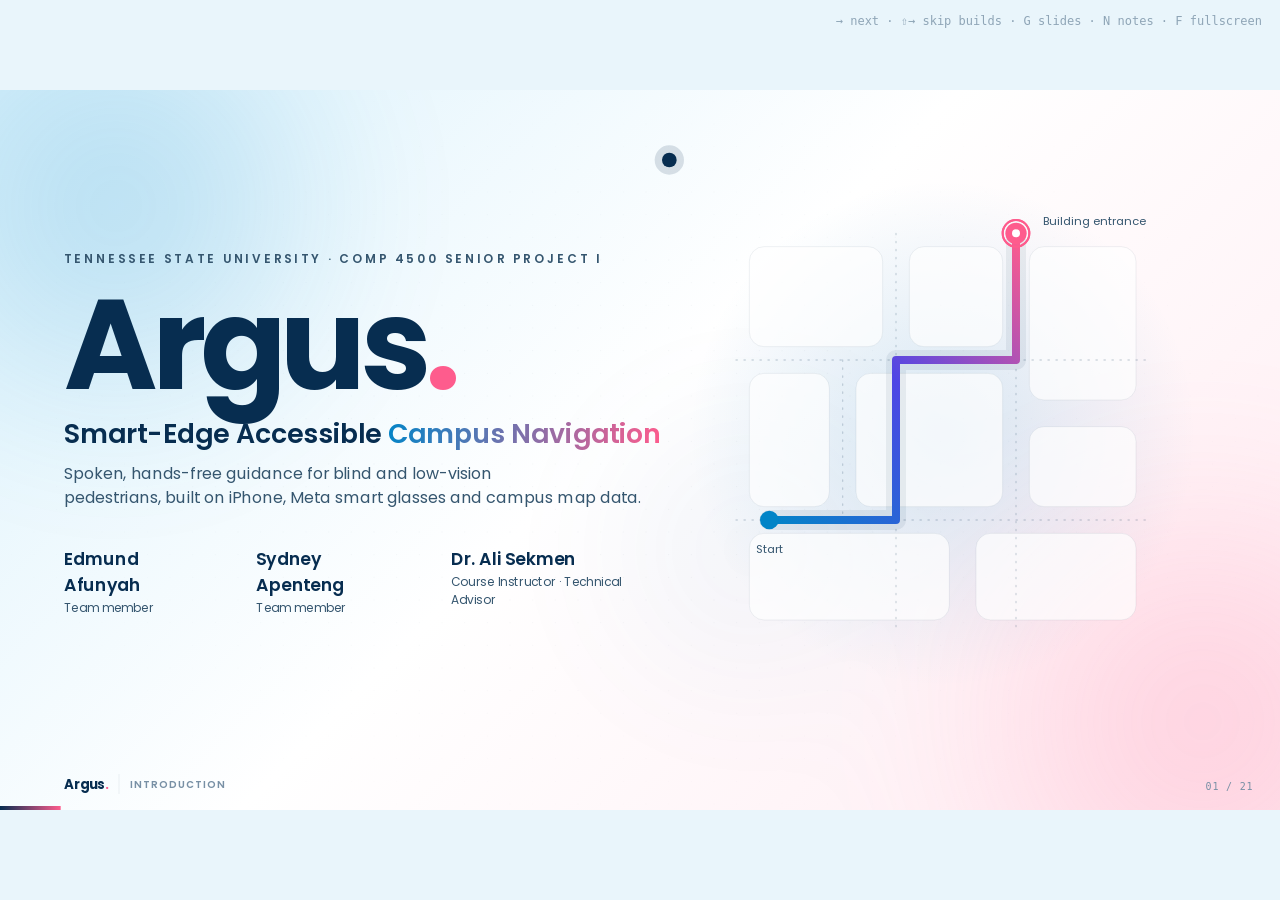
==== presentation/Argus-Architecture-Deck.html @ 2b28d928 "Add animated architecture-focused capstone presentation A 21-slide HTML deck centered on the Chapter" ====
<!DOCTYPE html>
<html lang="en">
<head>
<meta charset="utf-8">
<meta name="viewport" content="width=device-width, initial-scale=1">
<title>Argus · Smart-Edge Accessible Campus Navigation</title>
<style>
/* Argus · Architecture deck */
@font-face { font-family: "Poppins"; src: url("[data-uri]") format("truetype"); font-weight: 400; font-display: swap; }
@font-face { font-family: "Poppins"; src: url("[data-uri]") format("truetype"); font-weight: 600; font-display: swap; }
@font-face { font-family: "Poppins"; src: url("[data-uri]") format("truetype"); font-weight: 700; font-display: swap; }

@property --accent { syntax: "<color>"; inherits: true; initial-value: #0284c7; }
@property --accent2 { syntax: "<color>"; inherits: true; initial-value: #fe5c8d; }

:root {
  /* Argus app palette (ArgusStyle.swift) */
  --brand-ink: #072d50;
  --brand-ink2: #35566f;
  --brand-mist: #dbf2fc;
  --brand-pink: #fe5c8d;
  --bg: #f5fbfe;
  --ink: #072d50;
  --muted: #35566f;
  --faint: #7890a5;
  --line: rgba(7, 45, 80, .1);
  --panel: rgba(7, 45, 80, .035);
  --panel-2: rgba(7, 45, 80, .06);
  --card: #ffffff;
  --map: #0284c7;
  --train: #9333ea;
  --pos: #0d9488;
  --route: #4f46e5;
  --guide: #e8457a;
  --recog: #ea580c;
  --glass: #16a34a;
  --test: #ca8a04;
  --store: #64748b;
  --mono: "SF Mono", ui-monospace, Menlo, Consolas, monospace;
  --ease: cubic-bezier(.2, .8, .2, 1);
  --accent: #0284c7;
  --accent2: #fe5c8d;
  transition: --accent 1.1s ease, --accent2 1.1s ease;
}

* { box-sizing: border-box; margin: 0; padding: 0; }
html, body { height: 100%; background: #e9f5fb; overflow: hidden; }
body {
  font-family: "Poppins", system-ui, -apple-system, "Segoe UI", sans-serif;
  color: var(--ink);
  -webkit-font-smoothing: antialiased;
  cursor: default;
  user-select: none;
}

/* ---------- Stage ---------- */
#viewport { position: fixed; inset: 0; overflow: hidden; }
#stage {
  position: absolute; left: 50%; top: 50%; width: 1920px; height: 1080px;
  transform-origin: center center; overflow: hidden;
  background: linear-gradient(135deg, var(--brand-mist) 0%, #ffffff 48%, color-mix(in srgb, var(--brand-pink) 12%, #ffffff) 100%);
}

/* aurora background */
.aurora { position: absolute; inset: -20%; pointer-events: none; z-index: 0; filter: blur(100px); opacity: .22; }
.aurora i { position: absolute; border-radius: 50%; }
.aurora i:nth-child(1) { width: 900px; height: 900px; left: 4%; top: -4%; background: radial-gradient(circle, var(--accent) 0%, transparent 65%); animation: drift1 26s ease-in-out infinite alternate; }
.aurora i:nth-child(2) { width: 1000px; height: 1000px; right: 0%; bottom: -10%; background: radial-gradient(circle, var(--accent2) 0%, transparent 65%); animation: drift2 32s ease-in-out infinite alternate; }
.aurora i:nth-child(3) { width: 600px; height: 600px; left: 45%; top: 40%; background: radial-gradient(circle, color-mix(in srgb, var(--accent) 50%, #ffffff00) 0%, transparent 70%); animation: drift3 22s ease-in-out infinite alternate; opacity: .6; }
@keyframes drift1 { to { transform: translate(220px, 160px) scale(1.15); } }
@keyframes drift2 { to { transform: translate(-260px, -120px) scale(.9); } }
@keyframes drift3 { to { transform: translate(-300px, 120px) scale(1.3); } }
.grain {
  position: absolute; inset: 0; z-index: 0; pointer-events: none; opacity: .5;
  background-image: radial-gradient(rgba(7,45,80,.09) 1px, transparent 1px);
  background-size: 34px 34px;
  mask-image: radial-gradient(ellipse at center, #000 30%, transparent 85%);
}

/* ---------- Slides ---------- */
.slide {
  position: absolute; inset: 0; z-index: 1;
  padding: 72px 96px 90px;
  opacity: 0; visibility: hidden;
  transition: opacity .6s var(--ease), transform .8s var(--ease), visibility 0s .8s;
  transform: translateX(60px) scale(.985);
}
.slide.active { opacity: 1; visibility: visible; transform: none; transition: opacity .7s var(--ease) .1s, transform .9s var(--ease) .05s, visibility 0s; }
.slide.past { transform: translateX(-60px) scale(.985); }

/* entry reveals */
.rv { opacity: 0; }
.slide.active .rv { animation: rise .9s var(--ease) both; animation-delay: calc(var(--i, 0) * 110ms + 200ms); }
.slide.leaving .rv { opacity: 1; animation: none; }
.slide.active .rv.pop { animation-name: pop; }
.slide.active .rv.fade { animation-name: fade; }
.slide.active .rv.left { animation-name: fromLeft; }
@keyframes rise { from { opacity: 0; transform: translateY(34px); filter: blur(6px); } to { opacity: 1; transform: none; filter: none; } }
@keyframes pop { 0% { opacity: 0; transform: scale(.7); } 70% { opacity: 1; transform: scale(1.04); } 100% { opacity: 1; transform: none; } }
@keyframes fade { from { opacity: 0; } to { opacity: 1; } }
@keyframes fromLeft { from { opacity: 0; transform: translateX(-50px); } to { opacity: 1; transform: none; } }

/* step-revealed fragments */
[data-show] { transition: opacity .6s var(--ease), transform .6s var(--ease), filter .6s; }
[data-show].off { opacity: 0 !important; transform: translateY(20px); filter: blur(4px); pointer-events: none; }

/* ---------- Typography ---------- */
.kicker {
  display: inline-flex; align-items: center; gap: 14px;
  font-size: 19px; font-weight: 600; letter-spacing: .22em; text-transform: uppercase;
  color: var(--accent);
}
.kicker::before { content: ""; width: 44px; height: 4px; border-radius: 3px; background: linear-gradient(90deg, var(--accent), var(--brand-pink)); }
h1.title { font-size: 64px; line-height: 1.08; font-weight: 700; letter-spacing: -.02em; margin-top: 18px; }
h1.title.sm { font-size: 54px; }
.grad { background: linear-gradient(100deg, var(--accent), var(--accent2)); -webkit-background-clip: text; background-clip: text; color: transparent; }
.lede { font-size: 27px; line-height: 1.5; color: var(--muted); max-width: 1180px; margin-top: 22px; }
.muted { color: var(--muted); }
.mono { font-family: var(--mono); }
.foot {
  position: absolute; left: 96px; right: 96px; bottom: 62px;
  font-size: 15px; color: var(--faint); letter-spacing: .02em;
}

/* chips */
.chip {
  display: inline-flex; align-items: center; gap: 8px; height: 36px; padding: 0 16px;
  border-radius: 99px; font-size: 16px; font-weight: 600;
  background: var(--panel-2); border: 1px solid var(--line); color: var(--ink);
}
.chip.r { font-family: var(--mono); font-size: 15px; letter-spacing: .04em; }
.chip .dot { width: 9px; height: 9px; border-radius: 50%; background: currentColor; }

/* glass card */
.card {
  background: linear-gradient(160deg, rgba(255,255,255,.95), rgba(255,255,255,.78));
  border: 1px solid rgba(7,45,80,.08);
  border-radius: 28px;
  backdrop-filter: blur(14px);
  box-shadow: 0 30px 70px -36px rgba(7,45,80,.35), 0 2px 6px rgba(7,45,80,.04), inset 0 1px 0 #fff;
}

/* ---------- Title slide ---------- */
.s-title { display: grid; grid-template-columns: 1fr 820px; align-items: center; padding-top: 40px; }
.s-title .uni { font-size: 18px; letter-spacing: .26em; color: var(--muted); font-weight: 600; text-transform: uppercase; }
.s-title .brand { font-size: 190px; font-weight: 700; letter-spacing: -.045em; line-height: .95; margin-top: 26px; }
.s-title .brand span { color: var(--brand-pink); }
.s-title .tag { font-size: 40px; font-weight: 600; line-height: 1.2; margin-top: 18px; }
.s-title .sub { font-size: 24px; color: var(--muted); margin-top: 18px; line-height: 1.5; }
.s-title .team { margin-top: 56px; display: flex; gap: 56px; }
.s-title .team b { display: block; font-size: 26px; font-weight: 600; }
.s-title .team small { font-size: 18px; color: var(--muted); }
.hero { position: relative; width: 820px; height: 820px; }
.hero svg { width: 100%; height: 100%; overflow: visible; }
.route-draw { stroke-dasharray: 1; stroke-dashoffset: 1; }
.slide.active .route-draw { animation: draw 2.6s var(--ease) .6s forwards; }
@keyframes draw { to { stroke-dashoffset: 0; } }
.bubble { opacity: 0; transform-box: fill-box; transform-origin: 0% 100%; }
.slide.active .bubble { animation: bubble 7s ease-in-out 2.4s infinite; }
@keyframes bubble { 0%, 8% { opacity: 0; transform: scale(.6); } 14%, 70% { opacity: 1; transform: scale(1); } 78%, 100% { opacity: 0; transform: scale(.9); } }
.pulse { transform-box: fill-box; transform-origin: center; animation: pulse 2.4s ease-out infinite; }
.pulse.d2 { animation-delay: 1.2s; }
@keyframes pulse { from { opacity: .8; transform: scale(.4); } to { opacity: 0; transform: scale(2.6); } }

/* ---------- Agenda ---------- */
.agenda { display: grid; grid-template-columns: repeat(6, 1fr); gap: 22px; margin-top: 210px; position: relative; }
.agenda::before { content: ""; position: absolute; left: 0; right: 0; top: 40px; height: 3px; background: linear-gradient(90deg, var(--map), var(--route), var(--train), var(--recog), var(--guide), var(--test)); opacity: .5; border-radius: 3px; transform-origin: left; transform: scaleX(0); }
.slide.active .agenda::before { animation: grow 1.6s var(--ease) .3s forwards; }
@keyframes grow { to { transform: scaleX(1); } }
.ag { position: relative; padding-top: 90px; }
.ag .n { position: absolute; top: 12px; left: 0; width: 58px; height: 58px; border-radius: 50%; display: grid; place-items: center; font-weight: 700; font-size: 22px; color: #fff; background: var(--c); box-shadow: 0 0 0 8px color-mix(in srgb, var(--c) 16%, transparent), 0 10px 30px -6px var(--c); }
.ag h3 { font-size: 30px; font-weight: 600; line-height: 1.2; }
.ag p { font-size: 19px; color: var(--muted); margin-top: 10px; line-height: 1.45; }
.ag.hl h3 { color: var(--c); }
.ag.hl::after { content: "FOCUS"; position: absolute; top: 24px; left: 76px; font-size: 13px; font-weight: 700; letter-spacing: .2em; color: var(--c); border: 1px solid var(--c); border-radius: 99px; padding: 4px 10px; }

/* ---------- Intro ---------- */
.trio { display: grid; grid-template-columns: repeat(3, 1fr); gap: 36px; margin-top: 80px; }
.trio .card { padding: 46px 42px 44px; position: relative; overflow: hidden; }
.trio .ic { width: 92px; height: 92px; border-radius: 26px; display: grid; place-items: center; background: color-mix(in srgb, var(--c) 18%, transparent); border: 1px solid color-mix(in srgb, var(--c) 45%, transparent); }
.trio .ic svg { width: 48px; height: 48px; stroke: var(--c); }
.trio h3 { font-size: 34px; margin-top: 30px; font-weight: 600; }
.trio .role { font-size: 16px; letter-spacing: .2em; text-transform: uppercase; color: var(--c); font-weight: 600; margin-top: 6px; }
.trio p { font-size: 21px; line-height: 1.5; color: var(--muted); margin-top: 16px; }
.trio .card::after { content: ""; position: absolute; right: -80px; top: -80px; width: 220px; height: 220px; border-radius: 50%; background: radial-gradient(circle, color-mix(in srgb, var(--c) 22%, transparent), transparent 70%); }

/* ---------- Problem ---------- */
.s-problem { display: grid; grid-template-columns: 860px 1fr; gap: 90px; align-items: center; }
.quote { font-size: 74px; font-weight: 700; line-height: 1.1; letter-spacing: -.02em; margin-top: 30px; }
.quote .grad { display: inline; }
.qs { display: flex; flex-direction: column; gap: 26px; }
.q { display: flex; gap: 28px; align-items: center; padding: 30px 36px; }
.q .n { flex: none; width: 70px; height: 70px; border-radius: 22px; display: grid; place-items: center; font-weight: 700; font-size: 28px; color: var(--c); background: color-mix(in srgb, var(--c) 15%, transparent); }
.q h3 { font-size: 30px; font-weight: 600; }
.q p { font-size: 20px; color: var(--muted); margin-top: 4px; line-height: 1.45; }

/* ---------- Goal ---------- */
.goal { padding: 48px 56px; margin-top: 50px; font-size: 34px; line-height: 1.45; font-weight: 400; position: relative; }
.goal b { font-weight: 600; }
.goal .lab { font-size: 16px; font-weight: 700; letter-spacing: .24em; color: var(--accent); display: block; margin-bottom: 14px; }
.objs { display: grid; grid-template-columns: repeat(4, 1fr); gap: 28px; margin-top: 40px; }
.obj { padding: 34px 32px; border-top: 4px solid var(--c); }
.obj .k { font-family: var(--mono); font-size: 15px; letter-spacing: .14em; color: var(--c); font-weight: 600; }
.obj h3 { font-size: 30px; font-weight: 600; margin-top: 14px; }
.obj p { font-size: 19px; color: var(--muted); margin-top: 10px; line-height: 1.45; }

/* ---------- Requirements ---------- */
.reqgrid { display: grid; grid-template-columns: repeat(5, 1fr); gap: 24px; margin-top: 70px; }
.req { padding: 34px 30px 34px; min-height: 196px; border-radius: 22px; background: color-mix(in srgb, var(--c) 8%, #ffffff); box-shadow: 0 18px 40px -28px var(--c); border: 1px solid color-mix(in srgb, var(--c) 35%, transparent); position: relative; overflow: hidden; }
.req .id { font-family: var(--mono); font-weight: 700; font-size: 24px; color: var(--c); }
.req h4 { font-size: 26px; font-weight: 600; margin-top: 12px; line-height: 1.25; }
.req small { display: block; font-size: 16px; color: var(--muted); margin-top: 12px; }
.req.opt { border-style: dashed; }
.legend { display: flex; flex-wrap: wrap; gap: 14px 30px; margin-top: 34px; font-size: 17px; color: var(--muted); }
.legend span { display: inline-flex; align-items: center; gap: 10px; }
.legend i { width: 14px; height: 14px; border-radius: 4px; background: var(--c); }

.nfr { display: grid; grid-template-columns: repeat(2, 1fr); gap: 30px; margin-top: 60px; }
.nfr .card { padding: 40px 44px; display: grid; grid-template-columns: 84px 1fr; gap: 30px; align-items: start; }
.nfr .ic { width: 84px; height: 84px; border-radius: 24px; display: grid; place-items: center; background: color-mix(in srgb, var(--c) 16%, transparent); }
.nfr .ic svg { width: 42px; height: 42px; stroke: var(--c); }
.nfr h3 { font-size: 30px; font-weight: 600; }
.nfr p { font-size: 21px; color: var(--muted); margin-top: 8px; line-height: 1.45; }
.nfr .ev { margin-top: 16px; font-size: 16px; color: var(--c); font-weight: 600; letter-spacing: .04em; }

/* ---------- Architecture ---------- */
.s-arch { padding: 48px 80px 60px; }
.arch-head { display: flex; align-items: flex-end; justify-content: space-between; }
.arch-wrap { position: absolute; left: 80px; top: 168px; width: 1760px; height: 802px; }
.arch-wrap svg { width: 100%; height: 100%; overflow: visible; }
.arch-cap { position: absolute; left: 1537px; top: 160px; width: 300px; padding: 30px 28px; border-radius: 24px; }
.arch-cap .st { font-family: var(--mono); font-size: 14px; letter-spacing: .14em; color: var(--accent); font-weight: 600; }
.arch-cap h3 { font-size: 28px; line-height: 1.2; margin-top: 10px; font-weight: 600; }
.arch-cap p { font-size: 17.5px; line-height: 1.5; color: var(--muted); margin-top: 12px; }
.arch-cap .pips { display: flex; gap: 7px; margin-top: 22px; }
.arch-cap .pips i { flex: 1; height: 5px; border-radius: 3px; background: rgba(7,45,80,.1); transition: background .4s; }
.arch-cap .pips i.on { background: var(--accent); }
.cap-body { transition: opacity .35s, transform .35s; }
.cap-body.swap { opacity: 0; transform: translateY(8px); }

/* architecture svg elements */
.an { transition: opacity .7s var(--ease), transform .7s var(--ease), filter .7s; transform-box: fill-box; transform-origin: center; }
.an.hide { opacity: 0; transform: scale(.92); }
.an.seen { opacity: .32; }
.an.hot { opacity: 1; }
.an.hot .nb { filter: drop-shadow(0 6px 16px color-mix(in srgb, var(--nc) 45%, transparent)); }
.an.sub { cursor: pointer; }
.an.sub:hover .nb { stroke-width: 3.5; }
.ae { transition: opacity .6s; }
.ae.hide { opacity: 0; }
.ae.seen { opacity: .25; }
.ae .ln { stroke-dasharray: 1; stroke-dashoffset: 1; transition: stroke-dashoffset 1s var(--ease); }
.ae.drawn .ln { stroke-dashoffset: 0; }
.ae .fl { opacity: 0; transition: opacity .5s; }
.ae.hot .fl { opacity: 1; }
.fl { stroke-dasharray: 0.1 22; stroke-linecap: round; animation: flow 1.1s linear infinite; }
@keyframes flow { to { stroke-dashoffset: -22.1; } }
.elab { font-size: 13.5px; font-style: italic; fill: var(--muted); paint-order: stroke; stroke: #f7fcff; stroke-width: 6px; stroke-linejoin: round; }
.ntitle { font-weight: 600; font-size: 19px; fill: var(--ink); }
.nreq { font-family: var(--mono); font-size: 13.5px; font-weight: 700; letter-spacing: .06em; }
.nsub { font-size: 14.5px; fill: var(--muted); }
.dtitle { font-weight: 700; font-size: 19px; fill: var(--ink); }
.dsub { font-size: 14.5px; fill: var(--muted); }

/* ---------- Decisions ---------- */
.dec { display: grid; grid-template-columns: repeat(2, 1fr); gap: 30px; margin-top: 56px; }
.dec .card { padding: 40px 44px; position: relative; overflow: hidden; }
.dec .n { font-family: var(--mono); font-size: 60px; font-weight: 700; color: color-mix(in srgb, var(--c) 30%, transparent); position: absolute; right: 36px; top: 20px; }
.dec h3 { font-size: 32px; font-weight: 600; max-width: 640px; }
.dec h3 em { font-style: normal; color: var(--c); }
.dec p { font-size: 21px; color: var(--muted); margin-top: 14px; line-height: 1.5; max-width: 700px; }

/* ---------- Subsystem index ---------- */
.subidx { display: grid; grid-template-columns: repeat(4, 1fr); gap: 26px; margin-top: 60px; }
.st-tile { padding: 32px 30px 30px; border-radius: 26px; cursor: pointer; position: relative; overflow: hidden;
  background: linear-gradient(160deg, color-mix(in srgb, var(--c) 16%, #fff), #fff);
  border: 1px solid color-mix(in srgb, var(--c) 45%, transparent);
  transition: transform .35s var(--ease), box-shadow .35s; }
.st-tile:hover { transform: translateY(-6px); box-shadow: 0 24px 60px -20px var(--c); }
.st-tile .num { font-family: var(--mono); font-size: 15px; color: var(--c); font-weight: 700; letter-spacing: .1em; }
.st-tile svg { width: 46px; height: 46px; stroke: var(--c); margin-top: 18px; }
.st-tile h3 { font-size: 27px; font-weight: 600; margin-top: 16px; line-height: 1.2; }
.st-tile .meta { display: flex; justify-content: space-between; margin-top: 18px; font-size: 15px; color: var(--muted); }
.st-tile .meta b { font-family: var(--mono); color: var(--c); font-weight: 600; }
.idx-flow { display: flex; align-items: center; gap: 18px; margin-top: 44px; font-size: 20px; color: var(--muted); }
.idx-flow b { color: var(--ink); font-weight: 600; }

/* ---------- Subsystem slide ---------- */
.s-sub { padding: 56px 80px 60px; }
.sub-head { display: flex; justify-content: space-between; align-items: flex-start; }
.sub-head h1 { font-size: 60px; font-weight: 700; letter-spacing: -.02em; margin-top: 12px; color: var(--ink); }
.sub-head .chips { display: flex; gap: 12px; margin-top: 18px; }
.sub-head .chip.r { color: var(--c); border-color: color-mix(in srgb, var(--c) 45%, transparent); background: color-mix(in srgb, var(--c) 12%, transparent); }
.locator { width: 290px; height: 140px; opacity: .95; }
.locator svg { width: 100%; height: 100%; }
.sub-body { position: absolute; left: 80px; right: 80px; top: 270px; bottom: 70px; display: grid; grid-template-columns: 1090px 1fr; gap: 60px; align-items: center; }
.sub-diag svg { width: 100%; height: auto; max-height: 720px; overflow: visible; }
.sub-panel { position: relative; height: 700px; }
.sub-panel .pane { position: absolute; inset: 0; padding: 44px 44px; border-radius: 30px; opacity: 0; transform: translateX(30px); transition: opacity .5s var(--ease), transform .6s var(--ease); pointer-events: none; display: flex; flex-direction: column; }
.sub-panel .pane.on { opacity: 1; transform: none; pointer-events: auto; }
.pane .lab { font-size: 15px; font-weight: 700; letter-spacing: .22em; color: var(--c); text-transform: uppercase; }
.pane .big { font-size: 34px; font-weight: 600; line-height: 1.3; margin-top: 18px; }
.pane p { font-size: 22px; line-height: 1.55; color: var(--muted); margin-top: 18px; }
.pane .cn { font-size: 120px; font-weight: 700; line-height: 1; color: var(--c); letter-spacing: -.04em; text-shadow: 0 16px 40px color-mix(in srgb, var(--c) 35%, transparent); }
.pane h3 { font-size: 38px; font-weight: 600; margin-top: 12px; line-height: 1.2; }
.pane .tagline { font-size: 18px; font-family: var(--mono); color: var(--c); margin-top: 8px; }
.pane .hint { margin-top: auto; font-size: 16px; color: var(--faint); display: flex; align-items: center; gap: 10px; }
.pane .hint kbd { font-family: var(--mono); font-size: 14px; border: 1px solid var(--line); border-radius: 6px; padding: 2px 8px; color: var(--muted); }
.pane .io { margin-top: 26px; display: grid; gap: 10px; font-size: 18px; }
.pane .io div { display: flex; gap: 12px; color: var(--muted); }
.pane .io b { color: var(--ink); font-weight: 600; min-width: 92px; }
.pane .dots { display: flex; gap: 8px; margin-top: auto; }
.pane .dots i { width: 34px; height: 5px; border-radius: 3px; background: rgba(7,45,80,.1); }
.pane .dots i.on { background: var(--c); }
.pane.key { padding: 36px 40px; }
.pane.key h3 { font-size: 30px; margin-top: 8px; }
.pane .note { font-size: 15px; color: var(--faint); margin-top: 14px; line-height: 1.45; }
.pane .note.todo { color: #b45309; }

/* sub diagram svg */
.sd-in, .sd-out, .sd-box, .sd-card, .sd-ar { opacity: 0; }
.slide.active .sd-box { animation: fade .6s var(--ease) .15s both; }
.slide.active .sd-in { animation: fromLeft .7s var(--ease) both; animation-delay: var(--d); }
.slide.active .sd-out { animation: fromRight .7s var(--ease) both; animation-delay: var(--d); }
.slide.active .sd-card { animation: pop .7s var(--ease) both; animation-delay: var(--d); }
.slide.active .sd-ar { animation: fade .3s linear both; animation-delay: var(--d); }
.slide.active .sd-ar .ln { animation: draw .8s var(--ease) both; animation-delay: var(--d); }
.slide.leaving .sd-in, .slide.leaving .sd-out, .slide.leaving .sd-box, .slide.leaving .sd-card, .slide.leaving .sd-ar { opacity: 1; animation: none; }
@keyframes fromRight { from { opacity: 0; transform: translateX(40px); } to { opacity: 1; transform: none; } }
.sd-card, .sd-in, .sd-out { transform-box: fill-box; transform-origin: center; }
.sd-ar .ln { stroke-dasharray: 1; stroke-dashoffset: 1; }
.sd-card .cb { transition: filter .4s, stroke-width .3s, fill .4s; }
.sd-card { cursor: pointer; }
.sd-card .cg { transition: opacity .45s, transform .45s var(--ease); transform-box: fill-box; transform-origin: center; }
.spotting .sd-card .cg { opacity: .3; }
.spotting .sd-card.spot .cg { opacity: 1; transform: scale(1.035); }
.sd-card.spot .cb { filter: drop-shadow(0 10px 22px color-mix(in srgb, var(--c) 50%, transparent)); stroke-width: 3; }
.sd-ctitle { font-weight: 600; font-size: 23px; fill: var(--ink); }
.sd-csub { font-size: 17px; fill: var(--muted); }
.sd-num { font-weight: 700; font-size: 20px; fill: #fff; }
.sd-iotitle { font-weight: 600; font-size: 18px; fill: var(--ink); }
.sd-iosub { font-size: 15px; fill: var(--muted); }
.sd-boxtitle { font-weight: 700; font-size: 24px; fill: #fff; }
.sd-boxreq { font-family: var(--mono); font-weight: 700; font-size: 15px; fill: #fff; opacity: .85; }

/* key visual helpers */
.kv { flex: 1; margin-top: 14px; position: relative; min-height: 250px; }
.kv svg { width: 100%; height: 100%; overflow: visible; }
.eq { font-family: "Times New Roman", "STIX Two Math", Georgia, serif; font-size: 25px; color: var(--ink); text-align: center; line-height: 1.5; padding: 16px 12px; border-radius: 16px; background: color-mix(in srgb, var(--brand-mist) 60%, #fff); border: 1px solid var(--line); }
.eq i { font-style: italic; }
.eq b { font-weight: 700; font-style: normal; }
.eq .frac { display: inline-flex; flex-direction: column; vertical-align: middle; text-align: center; font-size: 21px; margin: 0 4px; }
.eq .frac span:first-child { border-bottom: 1.5px solid currentColor; padding: 0 4px 2px; }
.eq .frac span:last-child { padding-top: 2px; }
.eq .case { display: inline-flex; flex-direction: column; text-align: left; font-size: 20px; border-left: 2px solid currentColor; padding-left: 12px; margin-left: 6px; vertical-align: middle; line-height: 1.6; }
.rules { display: grid; gap: 8px; margin-top: 10px; }
.rules div { display: grid; grid-template-columns: 130px 1fr; gap: 12px; align-items: center; font-size: 16px; padding: 8px 14px; border-radius: 12px; background: var(--panel); }
.rules b { color: var(--c); font-family: var(--mono); font-size: 15px; }
.stats { display: grid; grid-template-columns: repeat(4, 1fr); gap: 10px; margin-top: 14px; }
.stats div { padding: 12px 10px; border-radius: 14px; background: var(--panel); text-align: center; }
.stats b { display: block; font-size: 34px; font-weight: 700; color: var(--c); line-height: 1.1; }
.stats span { font-size: 13px; color: var(--muted); }

/* ---------- Prelim ---------- */
.phones { display: grid; grid-template-columns: repeat(3, 1fr); gap: 60px; margin-top: 40px; align-items: start; }
.ph { display: grid; grid-template-columns: 250px 1fr; gap: 30px; align-items: center; }
.ph .frame { width: 250px; height: 543px; border-radius: 40px; padding: 9px; background: linear-gradient(160deg, #1b3a5c, #072d50); box-shadow: 0 40px 70px -30px rgba(7,45,80,.6), 0 0 0 1px rgba(7,45,80,.2), 0 20px 60px -20px var(--c); }
.ph .frame img { width: 100%; height: 100%; object-fit: cover; object-position: top; border-radius: 32px; display: block; }
.slide.active .ph .frame { animation: float 6s ease-in-out infinite; }
.ph:nth-child(2) .frame { animation-delay: -2s !important; }
.ph:nth-child(3) .frame { animation-delay: -4s !important; }
@keyframes float { 50% { transform: translateY(-14px); } }
.ph .badge { font-size: 13px; font-weight: 700; letter-spacing: .18em; color: var(--c); }
.ph h3 { font-size: 34px; font-weight: 600; margin-top: 8px; }
.ph p { font-size: 19px; color: var(--muted); margin-top: 10px; line-height: 1.5; }
.ph ul { list-style: none; margin-top: 16px; display: grid; gap: 8px; font-size: 17px; }
.ph li::before { content: "▸ "; color: var(--c); }

/* ---------- Timeline ---------- */
.tl { position: relative; margin-top: 110px; display: grid; grid-template-columns: repeat(5, 1fr); gap: 24px; }
.tl::before { content: ""; position: absolute; left: 0; right: 0; top: 30px; height: 4px; border-radius: 4px; background: rgba(7,45,80,.1); }
.tl .bar { position: absolute; left: 0; top: 30px; height: 4px; border-radius: 4px; width: 100%; background: linear-gradient(90deg, var(--map), var(--route), var(--glass), var(--guide), var(--test)); transform-origin: left; transform: scaleX(0); }
.slide.active .tl .bar { animation: grow 2.4s var(--ease) .4s forwards; }
.ph2 { position: relative; padding-top: 80px; }
.ph2::before { content: ""; position: absolute; top: 18px; left: 0; width: 28px; height: 28px; border-radius: 50%; background: #fff; border: 4px solid var(--c); box-shadow: 0 6px 18px -2px var(--c); }
.ph2 .when { font-family: var(--mono); font-size: 16px; color: var(--c); font-weight: 700; letter-spacing: .08em; }
.ph2 h3 { font-size: 28px; font-weight: 600; margin-top: 10px; }
.ph2 p { font-size: 18px; color: var(--muted); margin-top: 10px; line-height: 1.5; }
.ph2 .gate { margin-top: 16px; font-size: 16px; padding: 12px 14px; border-radius: 14px; background: color-mix(in srgb, var(--c) 9%, #fff); border: 1px solid color-mix(in srgb, var(--c) 30%, transparent); line-height: 1.4; }
.ph2 .gate b { color: var(--c); }
.now { position: absolute; top: -46px; left: 0; font-size: 14px; font-weight: 700; letter-spacing: .18em; color: #fff; background: var(--brand-pink); padding: 6px 12px; border-radius: 99px; }

/* ---------- Closing ---------- */
.s-end { display: flex; flex-direction: column; justify-content: center; align-items: center; text-align: center; }
.s-end .big { font-size: 150px; font-weight: 700; letter-spacing: -.04em; line-height: 1; }
.s-end .pillars { display: flex; gap: 20px; margin-top: 50px; }
.s-end .pillars span { padding: 14px 26px; border-radius: 99px; font-size: 22px; font-weight: 600; border: 1px solid color-mix(in srgb, var(--c) 50%, transparent); background: color-mix(in srgb, var(--c) 10%, #fff); color: var(--c); }
.orbit { position: absolute; inset: 0; pointer-events: none; }
.orbit i { position: absolute; left: 50%; top: 50%; width: 16px; height: 16px; margin: -8px; border-radius: 50%; background: var(--c); box-shadow: 0 4px 16px var(--c); animation: orbit var(--t) linear infinite; animation-delay: var(--dl); }
@keyframes orbit { from { transform: rotate(0deg) translateX(var(--r)) rotate(0deg); } to { transform: rotate(360deg) translateX(var(--r)) rotate(-360deg); } }

/* ---------- Chrome ---------- */
#progress { position: absolute; left: 0; bottom: 0; height: 6px; z-index: 20; background: linear-gradient(90deg, var(--brand-ink), var(--brand-pink)); transition: width .7s var(--ease); }
#counter { position: absolute; right: 40px; bottom: 26px; z-index: 20; font-family: var(--mono); font-size: 15px; color: var(--faint); letter-spacing: .08em; }
#section { position: absolute; left: 96px; bottom: 24px; z-index: 20; font-size: 15px; color: var(--faint); letter-spacing: .14em; text-transform: uppercase; font-weight: 600; display: flex; align-items: center; gap: 16px; }
#section .mark { font-size: 20px; letter-spacing: -.01em; text-transform: none; color: var(--brand-ink); font-weight: 700; padding-right: 16px; border-right: 1.5px solid var(--line); }
#section .mark i { font-style: normal; color: var(--brand-pink); }
#notes { position: fixed; left: 50%; bottom: 24px; transform: translateX(-50%); width: min(1100px, 92vw); z-index: 50; padding: 20px 26px; border-radius: 18px; background: rgba(7, 45, 80, .96); border: 1px solid rgba(255,255,255,.14); font-size: 17px; line-height: 1.55; color: #dbe2ff; display: none; box-shadow: 0 20px 60px rgba(0,0,0,.6); }
#notes.on { display: block; }
#notes b { color: var(--brand-pink); font-size: 13px; letter-spacing: .2em; display: block; margin-bottom: 6px; }
#overview { position: fixed; inset: 0; z-index: 60; background: rgba(245, 251, 254, .95); backdrop-filter: blur(10px); display: none; padding: 50px; overflow: auto; }
#overview.on { display: block; }
#overview h2 { font-size: 18px; letter-spacing: .2em; color: var(--muted); margin-bottom: 24px; font-weight: 600; }
#overview .g { display: grid; grid-template-columns: repeat(auto-fill, minmax(240px, 1fr)); gap: 14px; }
#overview button { text-align: left; font: inherit; color: var(--ink); background: #fff; border: 1px solid rgba(7,45,80,.1); border-left: 4px solid var(--c, #38bdf8); border-radius: 12px; padding: 14px 16px; cursor: pointer; font-size: 15px; }
#overview button:hover, #overview button.cur { background: var(--brand-mist); }
#overview button small { display: block; color: var(--muted); font-family: var(--mono); font-size: 12px; margin-bottom: 4px; }
#help { position: fixed; right: 18px; top: 14px; z-index: 40; font-size: 12px; color: rgba(7,45,80,.4); font-family: var(--mono); transition: opacity 1s; }
body.idle #help { opacity: 0; }

/* ?static: no entry animations (printing, screenshots) */
body.static .slide, body.static .ae .ln, body.static .pane, body.static .pane *, body.static .cap-body { transition: none !important; }
body.static .slide.active .rv, body.static .slide.active .sd-in, body.static .slide.active .sd-out, body.static .slide.active .sd-box,
body.static .slide.active .sd-card, body.static .slide.active .sd-ar { animation: none !important; opacity: 1 !important; }
body.static .sd-ar .ln, body.static .route-draw { stroke-dashoffset: 0 !important; }

@media print {
  html, body { overflow: visible; height: auto; }
  #viewport { position: static; display: block; }
  #stage { transform: none !important; }
}
@media (prefers-reduced-motion: reduce) {
  *, *::before, *::after { animation-duration: .01ms !important; animation-iteration-count: 1 !important; transition-duration: .01ms !important; }
}

</style>
</head>
<body>
<div id="viewport">
<div id="stage">
  <div class="aurora"><i></i><i></i><i></i></div>
  <div class="grain"></div>

  <!-- 1 · TITLE -->
  <section class="slide s-title" data-accent="#0284c7" data-accent2="#fe5c8d" data-section="Introduction"
    data-notes="Introduce the team and the project in one breath: Argus is an accessible campus navigation system for blind and low-vision pedestrians at TSU. Today we focus on how the system is designed: the architecture and each subsystem.">
    <div>
      <div class="uni rv" style="--i:0">Tennessee State University · COMP 4500 Senior Project I</div>
      <div class="brand rv" style="--i:1">Argus<span>.</span></div>
      <div class="tag rv" style="--i:2">Smart-Edge Accessible <span class="grad">Campus Navigation</span></div>
      <div class="sub rv" style="--i:3">Spoken, hands-free guidance for blind and low-vision<br>pedestrians, built on iPhone, Meta smart glasses and campus map data.</div>
      <div class="team rv" style="--i:4">
        <div><b>Edmund Afunyah</b><small>Team member</small></div>
        <div><b>Sydney Apenteng</b><small>Team member</small></div>
        <div><b>Dr. Ali Sekmen</b><small>Course Instructor · Technical Advisor</small></div>
      </div>
    </div>
    <div class="hero rv fade" style="--i:2">
      <svg viewBox="0 0 820 820" aria-hidden="true">
        <defs>
          <linearGradient id="rg" x1="0" y1="1" x2="1" y2="0"><stop offset="0" stop-color="#0284c7"/><stop offset=".5" stop-color="#4f46e5"/><stop offset="1" stop-color="#fe5c8d"/></linearGradient>
          <radialGradient id="glow"><stop offset="0" stop-color="#0284c7" stop-opacity=".16"/><stop offset="1" stop-color="#0284c7" stop-opacity="0"/></radialGradient>
        </defs>
        <circle cx="410" cy="410" r="380" fill="url(#glow)"/>
        <g fill="rgba(255,255,255,.7)" stroke="rgba(7,45,80,.1)">
          <rect x="120" y="130" width="200" height="150" rx="22"/><rect x="360" y="130" width="140" height="150" rx="22"/>
          <rect x="540" y="130" width="160" height="230" rx="22"/><rect x="120" y="320" width="120" height="200" rx="22"/>
          <rect x="280" y="320" width="220" height="200" rx="22"/><rect x="540" y="400" width="160" height="120" rx="22"/>
          <rect x="120" y="560" width="300" height="130" rx="22"/><rect x="460" y="560" width="240" height="130" rx="22"/>
        </g>
        <g stroke="rgba(7,45,80,.18)" stroke-width="2" stroke-dasharray="2 10" stroke-linecap="round" fill="none">
          <path d="M100 300 H720 M100 540 H720 M340 110 V710 M520 110 V710 M260 300 V540"/>
        </g>
        <path id="heroRoute" d="M150 540 H340 V300 H520 V110" fill="none" stroke="rgba(7,45,80,.07)" stroke-width="30" stroke-linecap="round" stroke-linejoin="round"/>
        <path class="route-draw" pathLength="1" d="M150 540 H340 V300 H520 V110" fill="none" stroke="url(#rg)" stroke-width="12" stroke-linecap="round" stroke-linejoin="round"/>
        <circle cx="150" cy="540" r="14" fill="#0284c7"/>
        <g transform="translate(520 110)"><circle class="pulse" r="20" fill="none" stroke="#fe5c8d" stroke-width="3"/><circle class="pulse d2" r="20" fill="none" stroke="#fe5c8d" stroke-width="3"/><circle r="16" fill="#fe5c8d"/><circle r="6" fill="#fff"/></g>
        <g>
          <circle r="22" fill="#072d50" opacity=".14"><animateMotion dur="7s" begin="2.4s" repeatCount="indefinite" path="M150 540 H340 V300 H520 V110" keyPoints="0;1;1" keyTimes="0;.85;1" calcMode="linear"/></circle>
          <circle r="11" fill="#072d50"><animateMotion dur="7s" begin="2.4s" repeatCount="indefinite" path="M150 540 H340 V300 H520 V110" keyPoints="0;1;1" keyTimes="0;.85;1" calcMode="linear"/></circle>
        </g>
        <g transform="translate(360 330)"><g class="bubble">
          <rect x="0" y="-92" width="290" height="80" rx="20" fill="#072d50"/>
          <path d="M20 -14 L10 6 L44 -14Z" fill="#072d50"/>
          <text x="22" y="-62" font-size="14" font-weight="600" fill="#dbf2fc" letter-spacing="2">SPOKEN GUIDANCE</text>
          <text x="22" y="-32" font-size="23" font-weight="700" fill="#fff">“In 35 m, turn right.”</text>
        </g></g>
        <text x="150" y="590" font-size="17" fill="#35566f" text-anchor="middle">Start</text>
        <text x="560" y="98" font-size="17" fill="#35566f">Building entrance</text>
      </svg>
    </div>
  </section>

  <!-- 2 · AGENDA -->
  <section class="slide" data-accent="#4f46e5" data-accent2="#0284c7" data-section="Agenda"
    data-notes="Quick roadmap. Most of our time goes to section 5, the design: first the architecture, then each of the eight subsystems.">
    <div class="kicker rv" style="--i:0">Agenda</div>
    <h1 class="title rv" style="--i:1">Today's route</h1>
    <div class="agenda">
      <div class="ag rv" style="--i:2;--c:var(--map)"><div class="n">1</div><h3>Introduction</h3><p>What Argus is</p></div>
      <div class="ag rv" style="--i:3;--c:var(--route)"><div class="n">2</div><h3>Problem</h3><p>Why campus wayfinding is hard</p></div>
      <div class="ag rv" style="--i:4;--c:var(--train)"><div class="n">3</div><h3>Goal &amp; Objectives</h3><p>What we are building</p></div>
      <div class="ag rv" style="--i:5;--c:var(--recog)"><div class="n">4</div><h3>Requirements</h3><p>Functional and non-functional</p></div>
      <div class="ag hl rv" style="--i:6;--c:var(--guide)"><div class="n">5</div><h3>Design</h3><p>Architecture, then eight subsystems</p></div>
      <div class="ag rv" style="--i:7;--c:var(--test)"><div class="n">6</div><h3>Status &amp; Next</h3><p>Prototype and timeline</p></div>
    </div>
  </section>

  <!-- 3 · INTRO -->
  <section class="slide" data-accent="#0284c7" data-accent2="#16a34a" data-section="Introduction"
    data-notes="Three ingredients. The iPhone does the processing. Meta glasses add a camera, microphone and speakers where the toolkit supports it. Campus map data, prepared by our team, describes sidewalks, crossings and entrances. If the glasses disconnect, the phone keeps navigating.">
    <div class="kicker rv" style="--i:0">01 · Introduction</div>
    <h1 class="title rv" style="--i:1">Three parts, <span class="grad">one guide</span></h1>
    <p class="lede rv" style="--i:2">Argus helps blind and low-vision pedestrians move around Tennessee State University using spoken directions and vibration, without needing to watch a screen.</p>
    <div class="trio">
      <div class="card rv" style="--i:3;--c:var(--pos)"><div class="ic" data-icon="phone"></div><div class="role">The brain</div><h3>iPhone</h3><p>Runs the app. Its GPS, compass, accelerometer and gyroscope track where the user is and which way they face.</p></div>
      <div class="card rv" style="--i:4;--c:var(--glass)"><div class="ic" data-icon="glass"></div><div class="role">Eyes &amp; ears</div><h3>Meta smart glasses</h3><p>Camera, microphone and speakers for landmarks, voice commands and audio, where supported. The phone takes over if they disconnect.</p></div>
      <div class="card rv" style="--i:5;--c:var(--map)"><div class="ic" data-icon="map"></div><div class="role">The ground truth</div><h3>Campus map data</h3><p>Sidewalks, crossings, ramps, stairs and entrances, mapped by our team and checked on foot.</p></div>
    </div>
  </section>

  <!-- 4 · PROBLEM -->
  <section class="slide s-problem" data-accent="#e8457a" data-accent2="#4f46e5" data-section="Problem"
    data-notes="A route on a map is not enough. Our users need to reach the right entrance, hear a turn before they reach it, and know what happens if they drift off the path. GPS near buildings is often inaccurate, so the system must handle uncertainty honestly.">
    <div>
      <div class="kicker rv" style="--i:0">02 · Problem statement</div>
      <div class="quote rv" style="--i:1">“How do I know I'm on the <span class="grad">right path?</span>”</div>
      <p class="lede rv" style="--i:2">Mainstream navigation apps assume you can look at the screen. Near buildings, GPS readings also drift, often right where decisions happen.</p>
    </div>
    <div class="qs">
      <div class="q card rv" style="--i:3;--c:var(--map)"><div class="n">1</div><div><h3>Which entrance?</h3><p>A building is not a destination. A usable, accessible door is.</p></div></div>
      <div class="q card rv" style="--i:4;--c:var(--guide)"><div class="n">2</div><div><h3>When do I turn?</h3><p>The instruction has to come <em>before</em> the decision point.</p></div></div>
      <div class="q card rv" style="--i:5;--c:var(--recog)"><div class="n">3</div><div><h3>What if I drift off?</h3><p>Detect the departure, then recover, or say so if location is unreliable.</p></div></div>
    </div>
  </section>

  <!-- 5 · GOAL -->
  <section class="slide" data-accent="#9333ea" data-accent2="#0284c7" data-section="Goal & Objectives"
    data-notes="Our goal in one sentence, then four objectives that map directly onto the subsystems you'll see in the design: prepare the map, guide the walk, add wearable context, and evaluate.">
    <div class="kicker rv" style="--i:0">03 · Goal &amp; objectives</div>
    <h1 class="title rv" style="--i:1">What we are building</h1>
    <div class="goal card rv" style="--i:2"><span class="lab">GOAL</span>Build an accessible navigation system that combines <b>campus route data</b>, <b>phone sensors</b> and <b>wearable context</b> to guide blind and low-vision pedestrians between locations on the TSU campus.</div>
    <div class="objs">
      <div class="obj card rv" style="--i:3;--c:var(--map)"><div class="k">01 · MAP</div><h3>Prepare campus data</h3><p>Map selected routes, entrances and accessibility features. Check them on foot.</p></div>
      <div class="obj card rv" style="--i:4;--c:var(--guide)"><div class="k">02 · GUIDE</div><h3>Guide the journey</h3><p>Plan accessible routes, announce turns early, and recover from deviations.</p></div>
      <div class="obj card rv" style="--i:5;--c:var(--glass)"><div class="k">03 · CONNECT</div><h3>Add context</h3><p>Use supported glasses features and recognize selected landmarks.</p></div>
      <div class="obj card rv" style="--i:6;--c:var(--test)"><div class="k">04 · EVALUATE</div><h3>Prove it works</h3><p>Record and replay walks, run supervised trials, and review accessibility.</p></div>
    </div>
  </section>

  <!-- 6 · FUNCTIONAL REQUIREMENTS -->
  <section class="slide" data-accent="#fe5c8d" data-accent2="#e8457a" data-section="Requirements"
    data-notes="Thirteen requirement groups from Chapter 2. The colors are the subsystem that owns each group. Keep these colors in mind, because they carry through the architecture and the detailed design.">
    <div class="kicker rv" style="--i:0">04 · Functional requirements</div>
    <h1 class="title rv" style="--i:1">Every requirement has an <span class="grad">owner</span></h1>
    <div class="reqgrid">
      <div class="req rv pop" style="--i:2;--c:var(--map)"><div class="id">R1</div><h4>Campus mapping</h4><small>Campus Mapping</small></div>
      <div class="req rv pop" style="--i:3;--c:var(--route)"><div class="id">R2</div><h4>Graph import &amp; validation</h4><small>Route Planning</small></div>
      <div class="req rv pop" style="--i:4;--c:var(--guide)"><div class="id">R3</div><h4>Accessible interface</h4><small>Interface &amp; Guidance</small></div>
      <div class="req rv pop" style="--i:5;--c:var(--pos)"><div class="id">R4</div><h4>Positioning</h4><small>Positioning</small></div>
      <div class="req rv pop" style="--i:6;--c:var(--route)"><div class="id">R5</div><h4>Routing &amp; recalculation</h4><small>Route Planning</small></div>
      <div class="req rv pop" style="--i:7;--c:var(--guide)"><div class="id">R6</div><h4>Speech &amp; vibration</h4><small>Interface &amp; Guidance</small></div>
      <div class="req rv pop" style="--i:8;--c:var(--glass)"><div class="id">R7</div><h4>Glasses connection</h4><small>Glasses Connection</small></div>
      <div class="req rv pop" style="--i:9;--c:var(--recog)"><div class="id">R8</div><h4>Landmark recognition</h4><small>Model Training + Recognition</small></div>
      <div class="req opt rv pop" style="--i:10;--c:var(--guide)"><div class="id">R9</div><h4>Apple Watch</h4><small>Optional · Guidance</small></div>
      <div class="req rv pop" style="--i:11;--c:var(--test)"><div class="id">R10</div><h4>Recording &amp; replay</h4><small>Testing &amp; Replay</small></div>
      <div class="req rv pop" style="--i:12;--c:var(--test)"><div class="id">R11</div><h4>Supervised trials</h4><small>Testing &amp; Replay</small></div>
      <div class="req rv pop" style="--i:13;--c:var(--test)"><div class="id">R12</div><h4>Accessibility review</h4><small>Testing &amp; Replay</small></div>
      <div class="req rv pop" style="--i:14;--c:var(--store)"><div class="id">R13</div><h4>Reproducible delivery</h4><small>Whole project</small></div>
    </div>
  </section>

  <!-- 7 · NON-FUNCTIONAL -->
  <section class="slide" data-accent="#0d9488" data-accent2="#fe5c8d" data-section="Requirements"
    data-notes="Four qualities, each with the evidence we'll collect. These are acceptance checks we plan to run, not results we are claiming yet.">
    <div class="kicker rv" style="--i:0">04 · Non-functional requirements</div>
    <h1 class="title rv" style="--i:1">Quality we can <span class="grad">measure</span></h1>
    <div class="nfr">
      <div class="card rv" style="--i:2;--c:var(--guide)"><div class="ic" data-icon="access"></div><div><h3>Accessible by default</h3><p>A full journey works with VoiceOver and supported voice commands.</p><div class="ev">EVIDENCE · task completion, focus order</div></div></div>
      <div class="card rv" style="--i:3;--c:var(--pos)"><div class="ic" data-icon="clock"></div><div><h3>Timely &amp; clear</h3><p>Instructions arrive early enough to act on before the decision point.</p><div class="ev">EVIDENCE · cue timestamps vs. distance to turn</div></div></div>
      <div class="card rv" style="--i:4;--c:var(--recog)"><div class="ic" data-icon="shield"></div><div><h3>Fails safely</h3><p>Unreliable location, no route or a dropped wearable is announced, never hidden.</p><div class="ev">EVIDENCE · controlled failure scenarios</div></div></div>
      <div class="card rv" style="--i:5;--c:var(--test)"><div class="ic" data-icon="db"></div><div><h3>Reproducible</h3><p>Every decision can be replayed from saved inputs, and users control their recordings.</p><div class="ev">EVIDENCE · versioned replay fixtures</div></div></div>
    </div>
  </section>

  <!-- 8 · ARCHITECTURE -->
  <section class="slide s-arch" id="arch" data-steps="6" data-accent="#4f46e5" data-accent2="#0d9488" data-section="Design · Architecture"
    data-notes="Build this one step at a time. Step 1: preparation on the laptop. Step 2: sensing and planning on the phone. Step 3: guidance. Step 4: wearables. Step 5: testing and replay. Step 6: the whole picture. Point out that every arrow is a defined interface. You can click any subsystem to jump to its detail slide.">
    <div class="arch-head">
      <div>
        <div class="kicker rv" style="--i:0">05 · Architectural design</div>
        <h1 class="title sm rv" style="--i:1">How the system fits together</h1>
      </div>
    </div>
    <div class="arch-wrap rv fade" style="--i:2"></div>
    <div class="arch-cap card rv" style="--i:4"></div>
  </section>

  <!-- 9 · DESIGN DECISIONS -->
  <section class="slide" data-accent="#16a34a" data-accent2="#4f46e5" data-section="Design · Architecture"
    data-notes="Why this organization? Four decisions. The phone owns processing. Heavy preparation happens offline. When uncertain, we tell the user instead of guessing. Replay is built into the architecture, so navigation logic can be tested without walking.">
    <div class="kicker rv" style="--i:0">05 · Architecture decisions</div>
    <h1 class="title rv" style="--i:1">Why it's organized this way</h1>
    <div class="dec">
      <div class="card rv" style="--i:2;--c:var(--pos)"><div class="n">01</div><h3>The <em>iPhone</em> does the thinking</h3><p>Positioning, routing and guidance run on the phone. Glasses and watch are extra ways to interact, so navigation never depends on them.</p></div>
      <div class="card rv" style="--i:3;--c:var(--map)"><div class="n">02</div><h3>Prepare <em>offline</em>, run on device</h3><p>Mapping and model training happen on the team laptop before deployment. Nothing is trained while someone is walking.</p></div>
      <div class="card rv" style="--i:4;--c:var(--recog)"><div class="n">03</div><h3>Fail <em>safely</em>, not silently</h3><p>If location is unreliable or no accessible route exists, the user is told, instead of getting directions that may be wrong.</p></div>
      <div class="card rv" style="--i:5;--c:var(--test)"><div class="n">04</div><h3><em>Replayable</em> by design</h3><p>Recorded readings enter Positioning exactly like live ones, so every subsystem can be developed and tested on its own.</p></div>
    </div>
  </section>

  <!-- 10 · SUBSYSTEM INDEX -->
  <section class="slide" id="subidx" data-accent="#9333ea" data-accent2="#fe5c8d" data-section="Design · Detailed"
    data-notes="Detailed design goes one level below the architecture. Each subsystem has numbered components in the order data moves: inputs on the left, outputs on the right.">
    <div class="kicker rv" style="--i:0">05 · Detailed design</div>
    <h1 class="title rv" style="--i:1">One level deeper: <span class="grad">eight subsystems</span></h1>
    <div class="subidx"></div>
    <div class="idx-flow rv" style="--i:12"><span>Each slide reads</span><b>inputs</b><span>→</span><b>numbered components, in data order</b><span>→</span><b>outputs</b></div>
  </section>

  <!-- 11–18 · SUBSYSTEMS (rendered by app.js) -->
  <section class="slide s-sub" data-sub="map"></section>
  <section class="slide s-sub" data-sub="train"></section>
  <section class="slide s-sub" data-sub="pos"></section>
  <section class="slide s-sub" data-sub="route"></section>
  <section class="slide s-sub" data-sub="guide"></section>
  <section class="slide s-sub" data-sub="recog"></section>
  <section class="slide s-sub" data-sub="glass"></section>
  <section class="slide s-sub" data-sub="test"></section>

  <!-- 19 · PRELIMINARY WORK -->
  <section class="slide" data-accent="#ca8a04" data-accent2="#0284c7" data-section="Status"
    data-notes="What runs today, captured from the iPhone simulator. Home: voice destination and walking-route preview. Simulate: turn cues and deviations from scripted movement. Record: captures GPS and sensors for replay. Full native live guidance is the next milestone.">
    <div class="kicker rv" style="--i:0">06 · Preliminary work</div>
    <h1 class="title rv" style="--i:1">What runs <span class="grad">today</span></h1>
    <div class="phones">
      <div class="ph rv" style="--i:2;--c:var(--guide)"><div class="frame"><img src="[data-uri]" alt="Argus Home screen"></div><div><div class="badge">IMPLEMENTED</div><h3>Home</h3><p>Voice destination input and a walking-route preview.</p><ul><li>Speak a destination</li><li>Preview the route</li></ul></div></div>
      <div class="ph rv" style="--i:3;--c:var(--route)"><div class="frame"><img src="[data-uri]" alt="Argus Simulate screen"></div><div><div class="badge">SCRIPTED INPUTS</div><h3>Simulate</h3><p>Turn cues and route deviation driven by repeatable movement.</p><ul><li>3 scenarios</li><li>Spoken cues</li></ul></div></div>
      <div class="ph rv" style="--i:4;--c:var(--test)"><div class="frame"><img src="[data-uri]" alt="Argus Record screen"></div><div><div class="badge">IMPLEMENTED</div><h3>Record</h3><p>Captures GPS, accuracy, sensors and manual marks.</p><ul><li>Save &amp; export</li><li>Replay a walk</li></ul></div></div>
    </div>
    <div class="foot rv fade" style="--i:6">Screens captured from the Argus iPhone simulator build · SwiftUI + MapKit · not a field-validated result</div>
  </section>

  <!-- 20 · TIMELINE -->
  <section class="slide" data-accent="#16a34a" data-accent2="#ca8a04" data-section="Next steps"
    data-notes="Proposed schedule through May 2027. Each phase ends with a gate, which is evidence we must have before moving on. This is for advisor review, not a fixed commitment.">
    <div class="kicker rv" style="--i:0">06 · Future work</div>
    <h1 class="title rv" style="--i:1">From prototype to a <span class="grad">tested journey</span></h1>
    <div class="tl">
      <div class="bar"></div>
      <div class="ph2 rv" style="--i:2;--c:var(--map)"><span class="now">WE ARE HERE</span><div class="when">NOV–DEC 2026</div><h3>Verify the data</h3><p>Walk the study routes. Record entrances, stairs and alternatives.</p><div class="gate"><b>Gate</b> · graph checked by a second walker</div></div>
      <div class="ph2 rv" style="--i:3;--c:var(--route)"><div class="when">JAN–FEB 2027</div><h3>Unify guidance</h3><p>One session for live and replayed inputs, routing and recovery.</p><div class="gate"><b>Gate</b> · one supervised route + a wrong-turn case</div></div>
      <div class="ph2 rv" style="--i:4;--c:var(--glass)"><div class="when">MAR 2027</div><h3>Connect &amp; recognize</h3><p>Confirm glasses features. Train and test a small landmark model.</p><div class="gate"><b>Gate</b> · measured accuracy, latency, fallback</div></div>
      <div class="ph2 rv" style="--i:5;--c:var(--guide)"><div class="when">APR 2027</div><h3>Evaluate</h3><p>Accessibility, cue timing, route completion and failure cases.</p><div class="gate"><b>Gate</b> · supervised results with counts</div></div>
      <div class="ph2 rv" style="--i:6;--c:var(--test)"><div class="when">MAY 2027</div><h3>Deliver</h3><p>Software, route data, replay fixtures, results and guides.</p><div class="gate"><b>Gate</b> · someone else can reproduce the demo</div></div>
    </div>
    <div class="foot rv fade" style="--i:8">Proposed schedule for advisor review · field access and confirmed device capabilities are dependencies</div>
  </section>

  <!-- 21 · CLOSING -->
  <section class="slide s-end" data-accent="#fe5c8d" data-accent2="#4f46e5" data-section="Questions"
    data-notes="Close with the three pillars, thank Dr. Sekmen, and open for questions. The architecture slide is a good one to return to during Q&A. Press G to jump there.">
    <div class="orbit">
      <i style="--c:var(--map);--r:520px;--t:40s;--dl:0s"></i><i style="--c:var(--route);--r:520px;--t:40s;--dl:-5s"></i>
      <i style="--c:var(--train);--r:520px;--t:40s;--dl:-10s"></i><i style="--c:var(--recog);--r:520px;--t:40s;--dl:-15s"></i>
      <i style="--c:var(--pos);--r:520px;--t:40s;--dl:-20s"></i><i style="--c:var(--guide);--r:520px;--t:40s;--dl:-25s"></i>
      <i style="--c:var(--glass);--r:520px;--t:40s;--dl:-30s"></i><i style="--c:var(--test);--r:520px;--t:40s;--dl:-35s"></i>
    </div>
    <div class="kicker rv" style="--i:0">Thank you</div>
    <div class="big rv" style="--i:1"><span class="grad">Questions?</span></div>
    <div class="pillars">
      <span class="rv pop" style="--i:3;--c:var(--map)">Verified campus data</span>
      <span class="rv pop" style="--i:4;--c:var(--guide)">Guidance you can hear</span>
      <span class="rv pop" style="--i:5;--c:var(--test)">Evidence you can replay</span>
    </div>
    <p class="lede rv" style="--i:6;margin-top:56px">Edmund Afunyah · Sydney Apenteng<br><span style="font-size:22px">Advisor &amp; Instructor: Dr. Ali Sekmen · Tennessee State University</span></p>
  </section>

  <div id="progress"></div>
  <div id="section"></div>
  <div id="counter"></div>
</div>
</div>
<div id="notes"></div>
<div id="overview"><h2>SLIDES · click to jump · Esc to close</h2><div class="g"></div></div>
<div id="help">→ next · ⇧→ skip builds · G slides · N notes · F fullscreen</div>

<script>
window.ARGUS_DATA = {"route":[[-86.8275056,36.1654389],[-86.8277845,36.1653988],[-86.8279208,36.165297],[-86.8284426,36.165159],[-86.8286284,36.1653023],[-86.8287103,36.1657161],[-86.8286849,36.1658161],[-86.8283694,36.1658583]],"recorded":[[-86.82756140918994,36.165405356952284],[-86.82756149284344,36.1654052614401],[-86.82756937986765,36.165402511363624],[-86.82757499457028,36.165400830293],[-86.82758654089754,36.16539256532146],[-86.82759760922649,36.16538853494053],[-86.82760508055817,36.165384845827084],[-86.82761287205061,36.16538023471498],[-86.82762288951047,36.16537810985533],[-86.82762698159303,36.16537809333324],[-86.82763743656298,36.165372687078744],[-86.82764252528891,36.16537150651398],[-86.82765294119751,36.165365966167975],[-86.82766099691882,36.16536244691813],[-86.82766859631525,36.16536376208638],[-86.82767977392298,36.165360158828406],[-86.8276871199172,36.165356465001985],[-86.82769527540873,36.16535490141383],[-86.82771186677526,36.16535069544766],[-86.82772479679693,36.16535289360962],[-86.82773609699346,36.16534759003595],[-86.82774631569376,36.16534143853439],[-86.82775791225518,36.16534020296468],[-86.82776942625831,36.1653368887357],[-86.82778370677266,36.16533187557795],[-86.8277941641478,36.165331099534704],[-86.82780686709184,36.16533262801511],[-86.82781134601743,36.16533473992671],[-86.8278194084927,36.16533714253081],[-86.82782537897543,36.16533596641114],[-86.82783458389933,36.16532816398989],[-86.82783682818565,36.16532008729184],[-86.82784418395711,36.16531437055356],[-86.82784446864477,36.16530664133207],[-86.82784911569766,36.16530213600135],[-86.82785752994488,36.165296805029946],[-86.8278637337597,36.165290959560295],[-86.82786566472815,36.16528308420457],[-86.82786563352396,36.16528044754058],[-86.82786848851914,36.16527605747549],[-86.8278730024202,36.16526940060016],[-86.82788238121789,36.16526083935926],[-86.8278889825842,36.165256155848994],[-86.82789128499027,36.165253771521506],[-86.82790017886225,36.16525270859458],[-86.82790978587188,36.16525146565447],[-86.82791808396536,36.16524816979591],[-86.8279244950023,36.16524400635391],[-86.8279360785824,36.16524181576164],[-86.8279356592808,36.1652391657536],[-86.82794766700069,36.16523677102813],[-86.8279582302912,36.16523348475501],[-86.82796624783458,36.16523084761659],[-86.82797324427086,36.16522803875035],[-86.82798301649906,36.16522453071387],[-86.82799156444658,36.165221154611515],[-86.82799797500684,36.165217051891204],[-86.8280087410846,36.16521407330702],[-86.82801706654784,36.16521295545633],[-86.82802529544112,36.16520944692246],[-86.82803575275042,36.16520659863239],[-86.82804713910971,36.16520087338138],[-86.82805903835852,36.165197759078474],[-86.82806984573021,36.16519566836923],[-86.82808036510951,36.16519416249983],[-86.82808791537455,36.16519475333417],[-86.82810023284055,36.16519100547023],[-86.82811244125372,36.16518878038202],[-86.82811746608355,36.16518722291651],[-86.82812716506798,36.1651819605366],[-86.82814239394291,36.165179613329684],[-86.82815481694932,36.165177463000354],[-86.82816487682187,36.165173046158756],[-86.82817340959949,36.16517207470762],[-86.82819170407022,36.16516692590421],[-86.8282032788604,36.1651655146491],[-86.8282120180419,36.165163858876504],[-86.82822461640517,36.165163610861846],[-86.82823634555015,36.165164361481544],[-86.82824700323242,36.16516192945942],[-86.82825634668166,36.16515906338686],[-86.8282651711822,36.165155189133976],[-86.82827602312463,36.1651546817303],[-86.82828653781388,36.165153954355034],[-86.82829727807598,36.1651520323259],[-86.82830656700649,36.16514778998208],[-86.82831430190035,36.165145580607444],[-86.82832563024517,36.16514542557529],[-86.82833941527403,36.16514394698449],[-86.82834934032849,36.165143213412634],[-86.82835620102611,36.16513967703676],[-86.82836825676937,36.16513773609149],[-86.8283785489139,36.165136716822126],[-86.82839029732816,36.16513323500687],[-86.82840436635948,36.16512830556471],[-86.82841310111581,36.16513124677334],[-86.82842699310075,36.16512975656125],[-86.82843506581297,36.16512981655046],[-86.82845050326284,36.16513004028328],[-86.82845939331779,36.165128782202885],[-86.82847143619274,36.165129141512665],[-86.82848303255714,36.165125749435674],[-86.82849283432004,36.16512623027839],[-86.82850293840518,36.165120316615436],[-86.82851225612207,36.165118665300554],[-86.82852636733897,36.165115869054745],[-86.82853600778697,36.16511379689013],[-86.82854773915179,36.16511216963379],[-86.82855697373623,36.1651087829014],[-86.828565332555,36.16510868161284],[-86.82857815354899,36.16510552365411],[-86.82859395218765,36.16510444868404],[-86.82860475805309,36.165102564867915],[-86.82861443371361,36.16510362216984],[-86.82862627493905,36.16510374670249],[-86.8286322632417,36.16509826900811],[-86.82864684075703,36.16509906664678],[-86.82865483277617,36.165099093051964],[-86.8286561743121,36.16510524090139],[-86.82865252996041,36.165109421966854],[-86.82864573703792,36.165110042836126],[-86.82863594244546,36.165111086886355],[-86.8286212179179,36.16511343073108],[-86.82860826252558,36.1651171428124],[-86.82859284446312,36.16511958073343],[-86.82857940823885,36.16512349697453],[-86.8285639646653,36.165131610062545],[-86.82855140764222,36.165133288273175],[-86.82853878358735,36.16513782705813],[-86.82852842650023,36.16514482060444],[-86.82851837937406,36.16514756310083],[-86.82851739586002,36.16516103491574],[-86.82852183859784,36.16517377015736],[-86.82852945001082,36.16518235597158],[-86.8285357202805,36.16518591976629],[-86.8285415219996,36.165186752357826],[-86.82855523964112,36.1651950215165],[-86.82856418418721,36.16519929347237],[-86.82858006127735,36.16520254542052],[-86.82859121642277,36.165209404089794],[-86.82859845978948,36.16521618508308],[-86.82860969632468,36.1652248978616],[-86.82862245374476,36.16523478841499],[-86.82863032172723,36.16524162131014],[-86.82863467785549,36.165249175468134],[-86.8286422146049,36.165261626771866],[-86.8286478403779,36.165270395516565],[-86.8286576143062,36.16528111055582],[-86.82866120811285,36.165289325709864],[-86.82866169632682,36.16530015336062],[-86.82866375502746,36.16531022017312],[-86.82866745933079,36.16531761494979],[-86.82867056694118,36.16532956989333],[-86.82867044883636,36.165335911163716],[-86.82867549789655,36.16534113620186],[-86.8286777998329,36.16535172698574],[-86.82868494640586,36.165360617468586],[-86.82868947262004,36.16536662282188],[-86.82869262155856,36.165373398276905],[-86.82869580136057,36.16537696468332],[-86.82869995319435,36.16538770568083],[-86.82870662287934,36.16539359574387],[-86.82871241420972,36.16540184257285],[-86.82871132971457,36.16541579547349],[-86.82871425256899,36.16542320842037],[-86.82872036321447,36.16543058973704],[-86.82873304838768,36.165438139237715],[-86.82873114101393,36.1654478791414],[-86.82873967971472,36.16545421851683],[-86.82874708304153,36.16546294263482],[-86.82875010391189,36.16547050208306],[-86.82875972988067,36.16548072925756],[-86.82876653163846,36.16549254777618],[-86.82876713978999,36.16549917275637],[-86.82876303645052,36.165509501821695],[-86.82876337651605,36.165517796296044],[-86.82876484409653,36.165527759888285],[-86.82876151716353,36.16553606160825],[-86.8287595286459,36.165546249356005],[-86.82876422830687,36.16555577080976],[-86.82876914108891,36.16556435725911],[-86.82877262995282,36.165572616727715],[-86.82877733275923,36.165580609848924],[-86.82877454934048,36.16558753625251],[-86.8287749111385,36.16559597047473],[-86.82877923917621,36.16560282014138],[-86.8287820250427,36.16561196646696],[-86.82878360507603,36.1656179756024],[-86.82878821817836,36.16562495888899],[-86.82879270280104,36.16562890018525],[-86.82880521536639,36.165637023035494],[-86.82881522012325,36.16564417187982],[-86.82881954609165,36.16565060172051],[-86.82881624776813,36.16565831741541],[-86.8288171673588,36.165665790061375],[-86.82881556252175,36.1656723322031],[-86.82880903327087,36.16567437044391],[-86.82880622759754,36.1656908440056],[-86.82880209159491,36.16570314992906],[-86.8288045093288,36.165710342682615],[-86.82879775944134,36.16572327821448],[-86.82878819441142,36.165735562670676],[-86.82878492099758,36.16574336695254],[-86.82877631062078,36.16575564792882],[-86.82876575090803,36.165767805384746],[-86.82875329654122,36.16577830825546],[-86.82873970847683,36.16578804570993],[-86.8287292275556,36.165799803103276],[-86.82871890502167,36.16580582268491],[-86.82869900625805,36.1658100955141],[-86.82869371344695,36.16581636256319],[-86.82868441795915,36.16581976328147],[-86.82867244418493,36.16582497988394],[-86.82866220003996,36.16583033203448],[-86.82864973725232,36.165837020731225],[-86.82864609005598,36.16583614519793],[-86.82863174131526,36.165839413655306],[-86.82862226701457,36.16584184595318],[-86.82860560753048,36.16584997695814],[-86.82859415966806,36.165856774107304],[-86.82858174126032,36.1658619854251],[-86.82856874461132,36.16586889340521],[-86.82855697538979,36.16587432718529],[-86.82854407073708,36.165880973878934],[-86.82853190225538,36.16587828713468],[-86.82852117321481,36.16588347167077],[-86.82851039056561,36.16588577507858],[-86.82849576963315,36.16589479444127],[-86.82848730859978,36.16589589313438],[-86.82847599996508,36.16589667866839],[-86.82846276124019,36.165900481800335],[-86.82844666314537,36.165897010465294],[-86.82843399993838,36.16590202086712],[-86.82842323718802,36.165904309772465],[-86.82841037150762,36.165900025558805],[-86.82840017102525,36.1659056847802],[-86.82839000435328,36.16591006846296],[-86.82837766043282,36.165913119560074],[-86.82837208123705,36.16591262454092],[-86.8283702531348,36.165908211775964],[-86.82837248538593,36.16590794015824],[-86.82837571015232,36.165899477595545],[-86.82836640659997,36.16590458469971],[-86.82836218783088,36.16591468619147],[-86.82836758301514,36.165917257880814]]};

</script>
<script>
/* Argus · Architecture deck engine */
(() => {
"use strict";

/* ================= Icons ================= */
const ICONS = {
  map: '<path d="M9 4 3 6v14l6-2 6 2 6-2V4l-6 2-6-2z"/><path d="M9 4v14M15 6v14"/>',
  train: '<rect x="5" y="5" width="14" height="14" rx="2"/><path d="M9.5 9.5h5v5h-5zM9 2v3M15 2v3M9 19v3M15 19v3M2 9h3M2 15h3M19 9h3M19 15h3"/>',
  pos: '<circle cx="12" cy="12" r="7"/><circle cx="12" cy="12" r="2.5"/><path d="M12 2v3M12 19v3M2 12h3M19 12h3"/>',
  route: '<circle cx="6" cy="19" r="2.5"/><circle cx="18" cy="5" r="2.5"/><path d="M8.5 19H15a3.5 3.5 0 0 0 0-7H9a3.5 3.5 0 0 1 0-7h6.5"/>',
  guide: '<path d="M4 9v6h4l5 4V5L8 9H4z"/><path d="M16.5 8.5a5 5 0 0 1 0 7M19 6a8.5 8.5 0 0 1 0 12"/>',
  recog: '<path d="M3 8V5a2 2 0 0 1 2-2h3M16 3h3a2 2 0 0 1 2 2v3M21 16v3a2 2 0 0 1-2 2h-3M8 21H5a2 2 0 0 1-2-2v-3"/><path d="M6 12s2.5-4 6-4 6 4 6 4-2.5 4-6 4-6-4-6-4z"/><circle cx="12" cy="12" r="1.5"/>',
  glass: '<circle cx="6.5" cy="14" r="3.5"/><circle cx="17.5" cy="14" r="3.5"/><path d="M10 14h4M3 14l1.2-6H7M21 14l-1.2-6H17"/>',
  test: '<path d="M3 12a9 9 0 1 0 3-6.7L3 8"/><path d="M3 3v5h5"/><path d="M10 9l5 3-5 3z"/>',
  phone: '<rect x="6" y="2" width="12" height="20" rx="3"/><path d="M11 18h2"/>',
  access: '<circle cx="12" cy="4.5" r="2"/><path d="M5 8l7 1.5L19 8M12 9.5V15M9 21l3-6 3 6"/>',
  clock: '<circle cx="12" cy="13" r="8"/><path d="M12 9v4l3 2M9 2h6"/>',
  shield: '<path d="M12 3 5 6v6c0 4.5 3 7.5 7 9 4-1.5 7-4.5 7-9V6l-7-3z"/><path d="M9 12l2 2 4-4"/>',
  db: '<ellipse cx="12" cy="5" rx="8" ry="3"/><path d="M4 5v14c0 1.7 3.6 3 8 3s8-1.3 8-3V5M4 12c0 1.7 3.6 3 8 3s8-1.3 8-3"/>'
};
const icon = (k) => `<svg viewBox="0 0 24 24" fill="none" stroke-width="1.7" stroke-linecap="round" stroke-linejoin="round">${ICONS[k]}</svg>`;
document.querySelectorAll("[data-icon]").forEach(el => { el.innerHTML = icon(el.dataset.icon); });

/* ================= Subsystems ================= */
const C = { map:"#0284c7", train:"#9333ea", pos:"#0d9488", route:"#4f46e5", guide:"#e8457a", recog:"#ea580c", glass:"#16a34a", test:"#ca8a04", store:"#64748b", ext:"#8aa0b4" };
const INK = "#072d50", MUTED = "#35566f";

const SUBS = [
 { id:"map", name:"Campus Mapping", req:"R1", where:"Team laptop · before deployment", archSub:"routes, entrances, landmarks, walked and checked on foot",
   summary:"Turns campus maps and on-foot walks into a verified pedestrian graph and a set of landmark photos.",
   inputs:[["Map sources","OSM, campus maps"],["Campus walks","checked on foot"]],
   outputs:[["Campus accessibility","data (store)"]],
   comps:[
    ["Map data collection","OpenStreetMap, TSU maps","Start from OpenStreetMap and the available TSU campus maps for each selected route."],
    ["Route graph recording","nodes, edges, entrances","Nodes mark decision points and key places. Edges are walkable paths. Each one records location and accessibility: crossings, ramps, stairs, entrances."],
    ["Landmark photos","selected classes, no faces","Photograph selected landmarks such as building signs, entrances and crosswalks, and organize them for training. No faces."],
    ["Export and check","GeoJSON, second walker","Store every route as GeoJSON, then have a second person walk it to confirm the graph matches reality."]],
   key:"map", keyTitle:"A campus becomes a graph" },
 { id:"train", name:"Landmark Model Training", short:"Model Training", req:"R8", where:"Team laptop · before deployment", archSub:"small vision model → Core ML",
   summary:"Fine-tunes a small vision model on our landmark photos and ships it to the phone. Nothing is trained at run time.",
   inputs:[["Landmark photos","from Campus Mapping"]],
   outputs:[["App bundle","landmark model"]],
   comps:[
    ["Labeling and split","boxes; train, val, test","Draw bounding boxes on each landmark photo, then split the set into training, validation and test images."],
    ["Model fine-tuning","small YOLO model","Fine-tune a small YOLO detector on the selected campus landmark classes."],
    ["Model testing","accuracy and speed","Measure accuracy on held-out test images and how fast the model runs."],
    ["Core ML conversion","runs on the iPhone","Convert to Apple's Core ML format and include it in the app bundle."]],
   key:"train", keyTitle:"Train once, run on the phone" },
 { id:"pos", name:"Positioning", req:"R4", where:"iPhone · every update", archSub:"GPS, compass, motion, snapped to the route",
   summary:"Estimates where the user is and which way they face, then snaps that estimate onto the mapped walkways.",
   inputs:[["iPhone sensors","GPS, compass, motion"],["Replayed readings","from Testing"]],
   outputs:[["Route Planning","position"],["Guidance","position, heading"]],
   comps:[
    ["Sensor reading","Core Location, Core Motion","GPS and compass from Core Location; accelerometer and gyroscope from Core Motion. Replayed readings enter here too."],
    ["Sensor smoothing","position and heading","Combine readings into a steadier estimate of position and heading."],
    ["Map matching","nearest walkway","GPS drifts near buildings, so the estimate is placed on the closest mapped walkway."],
    ["Uncertainty monitor","reliable or not","Flags when the location is unreliable, so the app warns the user instead of giving wrong directions."]],
   key:"pos", keyTitle:"Map matching: snap to the nearest walkway" },
 { id:"route", name:"Route Planning", req:"R2, R5", where:"iPhone · on request and on deviation", archSub:"accessible paths, rerouting",
   summary:"Loads and validates the campus graph, then finds an accessible path and the turns along it.",
   inputs:[["App bundle","route graph"],["Destination","from Guidance"],["Position","from Positioning"]],
   outputs:[["Guidance","route and turns"]],
   comps:[
    ["Graph loading","GeoJSON to graph","Read the bundled GeoJSON into nodes and edges in memory."],
    ["Graph validation","error report","Check that the graph is connected and well formed, and report errors before any route is planned."],
    ["Accessible path search","A* with costs","A* search over edge costs that combine distance with accessibility, so stairs can be avoided."],
    ["Route steps","turns, decision points","Extract the turns and intersections along the path and hand them to Guidance."],
    ["Deviation and rerouting","off-route check","If the user leaves the route, plan a new accessible path, or tell them when no reliable path exists."]],
   key:"route", keyTitle:"Cost decides the route" },
 { id:"guide", name:"Accessible Interface and Guidance", short:"Interface & Guidance", req:"R3, R6, R9", where:"iPhone (+ glasses, optional watch)", archSub:"VoiceOver and voice controls, spoken instructions, vibration patterns",
   summary:"Everything the user hears, feels and says. It decides when to speak so each instruction arrives before the turn.",
   inputs:[["Route and turns","from Route Planning"],["Position","from Positioning"],["Landmark","from Recognition"]],
   outputs:[["Glasses or phone","speech"],["Phone","vibration"],["Apple Watch","optional"]],
   comps:[
    ["Destination and controls","VoiceOver, voice","Choose a destination, start or stop, repeat an instruction, or ask “where am I?”, by VoiceOver or voice."],
    ["Guidance timing","zones around nodes","Watches the user approach each decision point and triggers the instruction early enough to act on."],
    ["Spoken instructions","text-to-speech","Speaks turns, warnings and arrival through the glasses or the phone speaker."],
    ["Vibration patterns","one per event","A distinct vibration for turns, deviations, warnings and arrival."],
    ["Watch relay","optional","If implemented, forwards vibrations and quick controls to an Apple Watch. Never required.", true]],
   key:"guide", keyTitle:"Speak before the turn" },
 { id:"recog", name:"Landmark Recognition", short:"Recognition", req:"R8", where:"iPhone · on camera frames", archSub:"runs the model on camera frames",
   summary:"Runs the bundled model on camera frames and only announces a landmark when the model and the map agree.",
   inputs:[["Camera frames","Glasses Connection"],["App bundle","landmark model"]],
   outputs:[["Guidance","landmark"]],
   comps:[
    ["Frame sampling","glasses or phone camera","Take frames at a steady rate from the glasses camera, or from the phone camera as a fallback."],
    ["On-device model","Core ML","Run the trained landmark model on the iPhone. No network is needed."],
    ["Confidence check","score and location","Accept a detection only if its score is high enough and that landmark is actually near the user."],
    ["Landmark event","announce, confirm","Send a confirmed landmark to Guidance to be announced, without repeated alerts."]],
   key:"recog", keyTitle:"Trust, then verify" },
 { id:"glass", name:"Glasses Connection", req:"R7", where:"iPhone ↔ Meta smart glasses", archSub:"camera, mic, speaker, phone fallback",
   summary:"Manages the link to the Meta glasses and routes camera, microphone and speaker, with the phone always ready to take over.",
   inputs:[["Meta smart glasses","camera, mic, speakers"]],
   outputs:[["Recognition","frames"],["Guidance","voice commands"]],
   comps:[
    ["Connection manager","connect, monitor","Connects through the supported Meta developer tools and watches the connection state."],
    ["Camera frames","to Recognition","Forwards camera images to Landmark Recognition where the toolkit allows it."],
    ["Microphone input","voice commands","Passes the user's voice commands to Guidance."],
    ["Speaker output","spoken instructions","Plays spoken instructions in the glasses' open-ear speakers."],
    ["Phone fallback","when glasses drop","If the glasses disconnect, the iPhone's camera, microphone and speaker take over, so navigation continues."]],
   links:[[0,1],[0,2],[0,3],[0,4]],
   key:"glass", keyTitle:"Glasses optional, navigation never" },
 { id:"test", name:"Testing and Replay", req:"R10, R11, R12", where:"iPhone + logs", archSub:"record, replay, trials",
   summary:"Records real walks and replays them through the app, so behavior can be checked again and again without walking.",
   inputs:[["Sensor readings","and camera video"]],
   outputs:[["Logs and results","(store)"],["Positioning","replayed readings"]],
   comps:[
    ["Session recording","sensors and video","Save GPS, accuracy, motion and compass readings during a test walk, with time-stamped event marks."],
    ["Replay","recording as if live","Feed a recording back into Positioning exactly as if it were live."],
    ["Event comparison","expected vs actual","Compare the replayed events, such as turn cues and deviations, with the expected ones."],
    ["Walking trials","supervised, daylight","Supervised walks on verified routes, measuring completion, wrong turns and assistance needed."],
    ["Accessibility review","and limitations","Review the VoiceOver and voice-control journey and document the system's limits."]],
   key:"test", keyTitle:"A real walk, replayed" }
];
const SUB = Object.fromEntries(SUBS.map(s => [s.id, s]));
SUBS.forEach(s => s.color = C[s.id]);

/* ================= Helpers ================= */
const NS = "http://www.w3.org/2000/svg";
const esc = (s) => String(s).replace(/&/g,"&amp;").replace(/</g,"&lt;").replace(/>/g,"&gt;");
const pad = (n) => String(n).padStart(2, "0");
function wrap(text, maxChars) {
  const words = text.split(" "); const lines = []; let cur = "";
  words.forEach(w => { if ((cur + " " + w).trim().length > maxChars && cur) { lines.push(cur); cur = w; } else cur = (cur + " " + w).trim(); });
  if (cur) lines.push(cur); return lines;
}
const ptsToD = (pts) => "M" + pts.map(p => p.join(" ")).join(" L");

/* ================= Architecture ================= */
const AN = [
 { id:"osm", kind:"ext", x:30, y:0, w:300, h:64, t:"OpenStreetMap", s:"and TSU campus maps", step:0 },
 { id:"laptop", kind:"dev", x:15, y:100, w:340, h:600, t:"Team laptop", s:"preparation", step:0 },
 { id:"phone", kind:"dev", x:395, y:40, w:1050, h:760, t:"iPhone", s:"runs the navigation app", step:0 },
 { id:"mapping", sub:"map", x:45, y:180, w:280, h:110, step:1 },
 { id:"store", kind:"db", x:45, y:345, w:280, h:100, t:"Campus accessibility data", s:"route graph (GeoJSON), photos", step:1 },
 { id:"training", sub:"train", x:45, y:505, w:280, h:110, step:1 },
 { id:"bundle", kind:"db", x:430, y:112, w:250, h:100, t:"App bundle", s:"route graph, landmark model", step:1 },
 { id:"sensors", kind:"hw", x:1120, y:300, w:290, h:120, t:"iPhone sensors", s:"GPS, compass, accelerometer, gyroscope", step:2 },
 { id:"positioning", sub:"pos", x:760, y:300, w:290, h:120, step:2 },
 { id:"routing", sub:"route", x:430, y:300, w:250, h:120, step:2 },
 { id:"guidance", sub:"guide", x:430, y:480, w:620, h:120, step:3 },
 { id:"recognition", sub:"recog", x:1120, y:480, w:290, h:120, step:4 },
 { id:"glassconn", sub:"glass", x:1120, y:655, w:290, h:115, step:4 },
 { id:"glasses", kind:"hw", x:1490, y:655, w:290, h:115, t:"Meta smart glasses", s:"camera, microphone, speakers", step:4 },
 { id:"person", kind:"ext", x:1490, y:470, w:290, h:96, t:"Pedestrian", s:"and campus surroundings", step:4 },
 { id:"watch", kind:"opt", x:30, y:728, w:310, h:80, t:"Apple Watch", s:"optional · vibration, quick commands", step:4 },
 { id:"testing", sub:"test", x:760, y:112, w:290, h:110, step:5 },
 { id:"logs", kind:"db", x:1120, y:112, w:290, h:100, t:"Logs and results", s:"sensor logs, video, trial results", step:5 }
];
const AE = [
 { p:[[180,64],[180,180]], c:"map", l:"map data", lx:192, ly:132, a:"start", step:1 },
 { p:[[185,290],[185,345]], c:"map", l:"GeoJSON, photos", lx:197, ly:323, a:"start", step:1 },
 { p:[[185,445],[185,505]], c:"map", l:"landmark photos", lx:197, ly:481, a:"start", step:1 },
 { p:[[325,395],[370,395],[370,150],[430,150]], c:"map", step:1 },
 { p:[[325,560],[384,560],[384,178],[430,178]], c:"train", l:"routes · model", lx:358, ly:475, a:"middle", rot:true, step:1 },
 { p:[[1120,360],[1050,360]], c:"pos", l:"readings", lx:1085, ly:350, a:"middle", step:2 },
 { p:[[760,360],[680,360]], c:"pos", l:"position", lx:720, ly:350, a:"middle", step:2 },
 { p:[[555,212],[555,300]], c:"route", l:"route graph", lx:565, ly:262, a:"start", step:2 },
 { p:[[515,420],[515,480]], c:"route", l:"route, turns", lx:505, ly:456, a:"end", step:3 },
 { p:[[605,480],[605,420]], c:"guide", l:"destination", lx:615, ly:456, a:"start", step:3 },
 { p:[[905,420],[905,480]], c:"pos", l:"position, heading", lx:915, ly:456, a:"start", step:3 },
 { p:[[1120,540],[1050,540]], c:"recog", l:"landmark", lx:1085, ly:530, a:"middle", step:4 },
 { p:[[1265,655],[1265,600]], c:"glass", l:"frames", lx:1275, ly:633, a:"start", step:4 },
 { p:[[985,600],[985,690],[1120,690]], c:"guide", l:"speech", lx:1052, ly:682, a:"middle", step:4 },
 { p:[[1120,740],[935,740],[935,600]], c:"glass", l:"voice commands", lx:1028, ly:762, a:"middle", step:4 },
 { p:[[1490,695],[1410,695]], c:"glass", l:"frames, voice", lx:1450, ly:686, a:"middle", step:4 },
 { p:[[1410,738],[1490,738]], c:"glass", l:"speech", lx:1450, ly:760, a:"middle", step:4 },
 { p:[[668,112],[668,80],[1432,80],[1432,540],[1410,540]], c:"train", l:"landmark model", lx:1050, ly:72, a:"middle", step:4 },
 { p:[[1600,566],[1600,655]], c:"ext", l:"voice, scene", lx:1590, ly:614, a:"end", step:4 },
 { p:[[1690,655],[1690,566]], c:"ext", l:"speech", lx:1700, ly:614, a:"start", step:4 },
 { p:[[430,580],[372,580],[372,768],[340,768]], c:"guide", dash:true, both:true, l:"vibration · commands", lx:360, ly:676, a:"middle", rot:true, step:4 },
 { p:[[945,300],[945,222]], c:"test", l:"recorded readings", lx:955, ly:263, a:"start", step:5 },
 { p:[[865,222],[865,300]], c:"test", dash:true, l:"replayed readings", lx:855, ly:263, a:"end", step:5 },
 { p:[[1050,165],[1120,165]], c:"test", l:"logs", lx:1085, ly:155, a:"middle", step:5 }
];
const ARCH_STEPS = [
 ["Two places, one system", "Preparation happens once, on the team laptop. Navigation runs on the iPhone. Connected devices are added around it."],
 ["Prepare the campus", "Campus Mapping turns maps and on-foot walks into a GeoJSON route graph and landmark photos. Model Training turns the photos into a Core ML model. Both ship in the app bundle."],
 ["Know where the user is", "iPhone sensors feed Positioning, which snaps readings onto mapped walkways. Route Planning searches the bundled graph for an accessible path."],
 ["Guide by voice and touch", "Interface & Guidance takes the destination, turns and position, and speaks each instruction before the decision point, with vibration for events."],
 ["Add wearable context", "Glasses Connection carries frames and voice. Recognition runs the bundled model on frames. If the glasses drop, the phone takes over. Apple Watch is optional."],
 ["Make it testable", "Testing & Replay records sensor readings on real walks and feeds them back into Positioning as if live. Logs and trial results are stored."],
 ["The whole system", "Most processing stays on the iPhone. Every arrow is a defined interface, so each subsystem can be built and tested on its own. Click any block to go deeper."]
];

function archSVG() {
  let defs = `<defs>`;
  Object.entries(C).forEach(([k, col]) => {
    defs += `<marker id="am-${k}" viewBox="0 0 10 10" refX="8.5" refY="5" markerWidth="7" markerHeight="7" orient="auto-start-reverse"><path d="M0 0 L10 5 L0 10 z" fill="${col}"/></marker>`;
  });
  defs += `<filter id="soft"><feGaussianBlur stdDeviation="2"/></filter></defs>`;
  let nodes = "", edges = "", frames = "";
  AN.forEach(n => {
    const s = n.sub ? SUB[n.sub] : null;
    const col = s ? s.color : (n.kind === "db" ? C.store : n.kind === "ext" ? C.ext : "#072d50");
    let g = `<g class="an hide ${s ? "sub" : ""}" data-step="${n.step}" ${s ? `data-goto="${s.id}"` : ""} style="--nc:${col}">`;
    if (n.kind === "dev") {
      g += `<rect class="nb" x="${n.x}" y="${n.y}" width="${n.w}" height="${n.h}" rx="30" fill="rgba(255,255,255,.6)" stroke="rgba(7,45,80,.5)" stroke-width="3"/>`;
      g += `<text class="dtitle" x="${n.x + 22}" y="${n.y + 34}">${n.t}</text><text class="dsub" x="${n.x + 22}" y="${n.y + 56}">${n.s}</text>`;
    } else if (n.kind === "db") {
      const ry = 13, x = n.x, y = n.y, w = n.w, h = n.h;
      g += `<path class="nb" d="M${x} ${y + ry} a${w / 2} ${ry} 0 0 1 ${w} 0 v${h - 2 * ry} a${w / 2} ${ry} 0 0 1 ${-w} 0 z" fill="rgba(148,163,184,.12)" stroke="${col}" stroke-width="2"/>`;
      g += `<path d="M${x} ${y + ry} a${w / 2} ${ry} 0 0 0 ${w} 0" fill="none" stroke="${col}" stroke-width="2"/>`;
      g += `<text class="ntitle" text-anchor="middle" x="${x + w / 2}" y="${y + 52}" style="font-size:17px">${n.t}</text>`;
      wrap(n.s, 30).forEach((ln, i) => g += `<text class="nsub" text-anchor="middle" x="${x + w / 2}" y="${y + 74 + i * 18}">${ln}</text>`);
    } else {
      const dash = n.kind === "ext" ? `stroke-dasharray="7 7"` : n.kind === "opt" ? `stroke-dasharray="10 7"` : "";
      const fill = s ? `${col}22` : n.kind === "hw" ? "#ffffff" : "rgba(255,255,255,.6)";
      const sw = n.kind === "hw" || n.kind === "opt" ? 3.5 : 2.2;
      g += `<rect class="nb" x="${n.x}" y="${n.y}" width="${n.w}" height="${n.h}" rx="18" fill="${fill}" stroke="${col}" stroke-width="${sw}" ${dash}/>`;
      const title = s ? (s.short || s.name) : n.t;
      const sub = s ? s.archSub : n.s;
      const cx = n.x + n.w / 2;
      const lines = wrap(sub, Math.floor(n.w / 8.4));
      const blockH = 24 + (s ? 20 : 0) + lines.length * 18;
      let y = n.y + (n.h - blockH) / 2 + 18;
      g += `<text class="ntitle" text-anchor="middle" x="${cx}" y="${y}">${esc(title)}</text>`;
      if (s) { y += 21; g += `<text class="nreq" text-anchor="middle" x="${cx}" y="${y}" fill="${col}">${s.req}</text>`; }
      lines.forEach((ln) => { y += 19; g += `<text class="nsub" text-anchor="middle" x="${cx}" y="${y}">${esc(ln)}</text>`; });
    }
    if (n.kind === "dev") frames += g + `</g>`; else nodes += g + `</g>`;
  });
  AE.forEach(e => {
    const col = C[e.c]; const d = ptsToD(e.p);
    const m = `marker-end="url(#am-${e.c})" ${e.both ? `marker-start="url(#am-${e.c})"` : ""}`;
    let g = `<g class="ae hide" data-step="${e.step}" ${e.dash ? "data-dash" : ""}>`;
    g += `<path class="ln" pathLength="1" d="${d}" fill="none" stroke="${col}" stroke-width="2.8" ${m} opacity=".7"/>`;
    g += `<path class="fl" d="${d}" fill="none" stroke="${col}" stroke-width="7"/>`;
    if (e.l) {
      const tr = e.rot ? `transform="rotate(-90 ${e.lx} ${e.ly})"` : "";
      g += `<text class="elab" x="${e.lx}" y="${e.ly}" text-anchor="${e.a}" ${tr}>${e.l}</text>`;
    }
    edges += g + `</g>`;
  });
  return `<svg viewBox="0 0 1800 820">${defs}<g class="frames">${frames}</g><g class="edges">${edges}</g><g class="nodes">${nodes}</g></svg>`;
}

function initArch(slide) {
  slide.querySelector(".arch-wrap").innerHTML = archSVG();
  const cap = slide.querySelector(".arch-cap");
  cap.innerHTML = `<div class="cap-body"></div><div class="pips">${ARCH_STEPS.map(() => "<i></i>").join("")}</div>`;
  const body = cap.querySelector(".cap-body");
  slide.querySelectorAll(".an.sub").forEach(g => g.addEventListener("click", (ev) => { ev.stopPropagation(); goToSub(g.dataset.goto); }));
  let lastStep = -1;
  slide._render = (step) => {
    const final = step === ARCH_STEPS.length - 1;
    slide.querySelectorAll(".an, .ae").forEach(el => {
      const s = +el.dataset.step;
      el.classList.toggle("hide", s > step);
      el.classList.toggle("hot", final || s === step);
      el.classList.toggle("seen", !final && s < step);
      if (el.classList.contains("ae")) {
        if (s <= step) requestAnimationFrame(() => el.classList.add("drawn")); else el.classList.remove("drawn");
      }
    });
    slide.querySelectorAll(".ae[data-dash]").forEach(el => {
      const ln = el.querySelector(".ln");
      if (+el.dataset.step <= step) setTimeout(() => { if (el.classList.contains("drawn")) ln.style.strokeDasharray = ".012 .01"; }, 1050);
      else ln.style.strokeDasharray = "";
    });
    const [t, p] = ARCH_STEPS[step];
    const write = () => {
      body.innerHTML = `<div class="st">${final ? "COMPLETE" : step === 0 ? "OVERVIEW" : `STEP ${step} OF ${ARCH_STEPS.length - 2}`}</div><h3>${t}</h3><p>${p}</p>`;
      body.classList.remove("swap");
    };
    if (lastStep === -1) write(); else { body.classList.add("swap"); setTimeout(write, 250); }
    lastStep = step;
    cap.querySelectorAll(".pips i").forEach((pi, i) => pi.classList.toggle("on", i <= step));
  };
}

/* ================= Locator (mini architecture) ================= */
function locatorSVG(activeId) {
  let g = `<rect x="15" y="100" width="340" height="600" rx="40" fill="none" stroke="rgba(7,45,80,.28)" stroke-width="8"/>`;
  g += `<rect x="395" y="40" width="1050" height="760" rx="40" fill="none" stroke="rgba(7,45,80,.28)" stroke-width="8"/>`;
  AN.filter(n => n.sub).forEach(n => {
    const s = SUB[n.sub]; const on = s.id === activeId;
    g += `<rect x="${n.x}" y="${n.y}" width="${n.w}" height="${n.h}" rx="22" fill="${on ? s.color : s.color + "30"}" ${on ? `style="filter:drop-shadow(0 0 30px ${s.color})"` : ""}/>`;
  });
  AN.filter(n => n.kind === "hw" || n.kind === "db").forEach(n => g += `<rect x="${n.x}" y="${n.y}" width="${n.w}" height="${n.h}" rx="22" fill="rgba(7,45,80,.1)"/>`);
  return `<svg viewBox="0 0 1800 820">${g}</svg>`;
}

/* ================= Subsystem slides ================= */
function subDiagram(s) {
  const BX = 280, BW = 620, CX = 340, CW = 520, CH = 88, GAP = 30, TOP = 100, HEAD = 64;
  const n = s.comps.length;
  const H = TOP + n * CH + (n - 1) * GAP + 34;
  const W = 1180, col = s.color;
  const cardY = (k) => TOP + k * (CH + GAP);
  let out = `<svg viewBox="-4 -4 ${W + 8} ${H + 8}"><defs>
    <marker id="sm-${s.id}" viewBox="0 0 10 10" refX="8.5" refY="5" markerWidth="7" markerHeight="7" orient="auto"><path d="M0 0 L10 5 L0 10z" fill="${col}"/></marker>
    <marker id="sg-${s.id}" viewBox="0 0 10 10" refX="8.5" refY="5" markerWidth="7" markerHeight="7" orient="auto"><path d="M0 0 L10 5 L0 10z" fill="#8aa0b4"/></marker></defs>`;
  // container
  out += `<g class="sd-box"><rect x="${BX}" y="0" width="${BW}" height="${H}" rx="28" fill="${col}14" stroke="${col}" stroke-width="2.5"/>
    <path d="M${BX} ${HEAD} V28 a28 28 0 0 1 28 -28 H${BX + BW - 28} a28 28 0 0 1 28 28 V${HEAD} Z" fill="${col}"/>
    <text class="sd-boxtitle" x="${BX + 30}" y="${HEAD / 2 + 9}">${esc(s.name)}</text>
    <text class="sd-boxreq" x="${BX + BW - 28}" y="${HEAD / 2 + 7}" text-anchor="end">${s.req}</text></g>`;
  const ioBlock = (items, x, side, baseDelay) => {
    let o = ""; const m = items.length; const bodyTop = HEAD + 10, bodyH = H - bodyTop;
    items.forEach(([t, sub], k) => {
      const cy = bodyTop + bodyH * (k + 1) / (m + 1); const ph = 86, pw = 220;
      const d = (baseDelay + k * .12).toFixed(2);
      o += `<g class="${side === "in" ? "sd-in" : "sd-out"}" style="--d:${d}s">
        <rect x="${x}" y="${cy - ph / 2}" width="${pw}" height="${ph}" rx="18" fill="rgba(7,45,80,.04)" stroke="#9fb3c4" stroke-width="2" stroke-dasharray="7 6"/>
        <text class="sd-iotitle" x="${x + pw / 2}" y="${cy - 5}" text-anchor="middle">${esc(t)}</text>
        <text class="sd-iosub" x="${x + pw / 2}" y="${cy + 20}" text-anchor="middle">${esc(sub)}</text></g>`;
      const x1 = side === "in" ? x + pw + 2 : BX + BW + 2, x2 = side === "in" ? BX - 4 : x - 4;
      o += `<g class="sd-ar" style="--d:${(+d + .2).toFixed(2)}s"><path class="ln" pathLength="1" d="M${x1} ${cy} H${x2}" stroke="#8aa0b4" stroke-width="2.5" fill="none" marker-end="url(#sg-${s.id})"/>
        <path class="fl" d="M${x1} ${cy} H${x2 - 8}" stroke="${col}" stroke-width="7" fill="none"/></g>`;
    });
    return o;
  };
  out += ioBlock(s.inputs, 0, "in", .35);
  // links
  const links = s.links || s.comps.slice(1).map((_, k) => [k, k + 1]);
  links.forEach(([a, b]) => {
    const d0 = (.7 + b * .35).toFixed(2);
    let d;
    if (b === a + 1) { const x = CX + CW / 2; d = `M${x} ${cardY(a) + CH + 2} V${cardY(b) - 4}`; }
    else { const xr = CX - 26; d = `M${CX} ${cardY(a) + CH / 2} H${xr} V${cardY(b) + CH / 2} H${CX - 4}`; }
    out += `<g class="sd-ar" style="--d:${d0}s"><path class="ln" pathLength="1" d="${d}" stroke="${col}" stroke-width="2.8" fill="none" marker-end="url(#sm-${s.id})" opacity=".55"/>
      <path class="fl" d="${d}" stroke="${col}" stroke-width="8" fill="none"/></g>`;
  });
  // cards
  s.comps.forEach(([t, sub, , dashed], k) => {
    const y = cardY(k); const d = (.7 + k * .35).toFixed(2);
    out += `<g class="sd-card" data-k="${k + 1}" style="--d:${d}s;--c:${col}"><g class="cg">
      <rect class="cb" x="${CX}" y="${y}" width="${CW}" height="${CH}" rx="20" fill="#ffffff" stroke="${col}" stroke-width="2" ${dashed ? `stroke-dasharray="9 7"` : ""}/>
      <circle cx="${CX + 46}" cy="${y + CH / 2}" r="23" fill="${col}"/>
      <text class="sd-num" x="${CX + 46}" y="${y + CH / 2 + 7}" text-anchor="middle">${k + 1}</text>
      <text class="sd-ctitle" x="${CX + 88}" y="${y + 39}">${esc(t)}</text>
      <text class="sd-csub" x="${CX + 88}" y="${y + 66}">${esc(sub)}</text></g></g>`;
  });
  out += ioBlock(s.outputs, W - 220, "out", .7 + n * .35);
  return out + `</svg>`;
}

function initSub(slide) {
  const s = SUB[slide.dataset.sub]; const idx = SUBS.indexOf(s);
  slide.style.setProperty("--c", s.color);
  slide.dataset.accent = s.color;
  slide.dataset.accent2 = SUBS[(idx + 3) % SUBS.length].color;
  slide.dataset.section = "Design · Detailed";
  slide.dataset.steps = s.comps.length + 1;
  slide.dataset.notes = `${s.name} (${s.req}). ${s.summary} Walk through each numbered component with the arrow key; the last step shows the key idea.`;
  const reqs = s.req.split(", ").map(r => `<span class="chip r">${r}</span>`).join("");
  const n = s.comps.length;
  const dots = (k) => `<div class="dots">${s.comps.map((_, i) => `<i class="${i < k ? "on" : ""}"></i>`).join("")}</div>`;
  let panes = `<div class="pane card on" data-p="0"><div class="lab">Overview</div><div class="big">${esc(s.summary)}</div>
    <div class="io"><div><b>Runs on</b><span>${esc(s.where)}</span></div><div><b>Inputs</b><span>${s.inputs.map(i => esc(i[0])).join(" · ")}</span></div><div><b>Outputs</b><span>${s.outputs.map(i => esc(i[0])).join(" · ")}</span></div></div>
    <div class="hint"><kbd>→</kbd> walk through the ${n} components</div></div>`;
  s.comps.forEach(([t, sub, desc], k) => {
    panes += `<div class="pane card" data-p="${k + 1}"><div class="lab">Component ${k + 1} of ${n}</div><div class="cn">${pad(k + 1)}</div><h3>${esc(t)}</h3><div class="tagline">${esc(sub)}</div><p>${esc(desc)}</p>${dots(k + 1)}</div>`;
  });
  panes += `<div class="pane card key" data-p="${n + 1}"><div class="lab">Key idea</div><h3>${esc(s.keyTitle)}</h3>${KEY[s.key].html(s)}</div>`;
  slide.innerHTML = `
    <div class="sub-head">
      <div>
        <div class="kicker rv" style="--i:0">05 · Detailed design · ${idx + 1} of 8</div>
        <h1 class="rv" style="--i:1">${esc(s.name)}</h1>
        <div class="chips rv" style="--i:2">${reqs}<span class="chip"><span class="dot" style="color:${s.color}"></span>${esc(s.where)}</span></div>
      </div>
      <div class="locator rv fade" style="--i:3" title="Location in the architecture">${locatorSVG(s.id)}</div>
    </div>
    <div class="sub-body">
      <div class="sub-diag">${subDiagram(s)}</div>
      <div class="sub-panel rv" style="--i:4">${panes}</div>
    </div>`;
  const diag = slide.querySelector(".sub-diag");
  slide.querySelectorAll(".sd-card").forEach(c => c.addEventListener("click", (ev) => { ev.stopPropagation(); setStep(+c.dataset.k); }));
  const key = KEY[s.key]; let keyCtl = null;
  slide._render = (step) => {
    slide.querySelectorAll(".pane").forEach(p => p.classList.toggle("on", +p.dataset.p === step));
    const spotting = step >= 1 && step <= n;
    diag.classList.toggle("spotting", spotting);
    slide.querySelectorAll(".sd-card").forEach(c => c.classList.toggle("spot", +c.dataset.k === step));
    if (step === n + 1) { if (!keyCtl) keyCtl = key.start(slide.querySelector(".pane.key"), s); }
    else if (keyCtl) { keyCtl(); keyCtl = null; }
  };
  slide._leave = () => { if (keyCtl) { keyCtl(); keyCtl = null; } };
}

/* ================= Key-idea visuals ================= */
const loop = (fn) => { let id, t0 = performance.now(); const f = (t) => { fn(Math.max(0, (t - t0) / 1000)); id = requestAnimationFrame(f); }; id = requestAnimationFrame(f); return () => cancelAnimationFrame(id); };
const KEY = {
  map: {
    html: () => `<div class="kv"><svg viewBox="0 0 520 300" id="kv-map">
      <g class="kedges" fill="none" stroke-width="5" stroke-linecap="round"></g><g class="knodes"></g></svg></div>
      <div class="eq" style="font-family:var(--mono);font-size:14.5px;text-align:left;line-height:1.55;color:#1e3a5f">{ "type": "Feature",<br>&nbsp;&nbsp;"geometry": { "type": "LineString", … },<br>&nbsp;&nbsp;"properties": { "<span style="color:var(--map)">stairs</span>": false, "<span style="color:var(--map)">crossing</span>": true } }</div>
      <div class="note">GeoJSON shown is illustrative; field names will follow our final schema.</div>`,
    start: (pane, s) => {
      const svg = pane.querySelector("#kv-map");
      const N = [[40,250,"e"],[170,250,"d"],[170,140,"x"],[330,140,"d"],[330,40,"e"],[470,140,"d"],[470,250,"e"],[330,250,"s"]];
      const E = [[0,1],[1,2],[2,3],[3,4],[3,5],[5,6],[1,7],[7,6]];
      const eg = svg.querySelector(".kedges"), ng = svg.querySelector(".knodes");
      eg.innerHTML = E.map(([a,b],i) => `<line x1="${N[a][0]}" y1="${N[a][1]}" x2="${N[b][0]}" y2="${N[b][1]}" stroke="${N[b][2]==="s"||N[a][2]==="s" ? "#dc2626" : s.color}" pathLength="1" stroke-dasharray="1" stroke-dashoffset="1" style="transition:stroke-dashoffset .7s ${0.3 + i * .18}s"/>`).join("");
      const lab = { e:"entrance", x:"crossing", s:"stairs" };
      ng.innerHTML = N.map(([x,y,t],i) => {
        const shape = t === "e" ? `<rect x="${x-13}" y="${y-13}" width="26" height="26" rx="6" fill="${s.color}"/>`
          : t === "s" ? `<rect x="${x-13}" y="${y-13}" width="26" height="26" rx="6" fill="#dc2626"/>`
          : t === "x" ? `<circle cx="${x}" cy="${y}" r="14" fill="#ffffff" stroke="#072d50" stroke-width="3"/><path d="M${x-7} ${y-5}h14M${x-7} ${y}h14M${x-7} ${y+5}h14" stroke="#072d50" stroke-width="2"/>`
          : `<circle cx="${x}" cy="${y}" r="11" fill="#072d50"/>`;
        const lbl = lab[t] ? `<text x="${x}" y="${y + (y > 200 ? 36 : -22)}" text-anchor="middle" font-size="14" fill="#5b7389">${lab[t]}</text>` : "";
        return `<g style="opacity:0;transition:opacity .4s ${0.15 + i * .15}s">${shape}${lbl}</g>`;
      }).join("");
      setTimeout(() => {
        eg.querySelectorAll("line").forEach(l => l.style.strokeDashoffset = "0");
        ng.querySelectorAll("g").forEach(g => g.style.opacity = "1");
      }, 40);
      return () => {};
    }
  },
  train: {
    html: (s) => `<div class="kv" style="display:flex;flex-direction:column;gap:18px;justify-content:center">
      <div class="ktiles" style="display:grid;grid-template-columns:repeat(6,1fr);gap:10px">${Array.from({length:6}).map((_,i)=>`<div style="aspect-ratio:1;border-radius:12px;background:linear-gradient(140deg,#e3f1f9,#ffffff);position:relative;overflow:hidden"><div class="bx" style="position:absolute;left:${18+i*3}%;top:${22+(i%3)*8}%;width:${48-(i%2)*10}%;height:${40+(i%3)*6}%;border:2.5px solid ${s.color};border-radius:4px;opacity:0;transform:scale(1.4);transition:all .5s ${0.3+i*.15}s"></div></div>`).join("")}</div>
      <div style="font-size:15px;color:var(--muted)">labeled photos → split</div>
      <div class="ksplit" style="display:flex;height:40px;border-radius:12px;overflow:hidden;font-size:15px;font-weight:600;color:#fff">
        <div style="flex:0;background:${s.color};display:grid;place-items:center;transition:flex 1s 1.4s">train</div>
        <div style="flex:0;background:#e9d5ff;color:#072d50;display:grid;place-items:center;transition:flex 1s 1.6s">val</div>
        <div style="flex:0;background:#e2e8f0;color:#072d50;display:grid;place-items:center;transition:flex 1s 1.8s">test</div></div>
      <div class="kchain" style="display:flex;align-items:center;gap:12px;font-size:17px;font-weight:600">
        ${["small YOLO","Core ML model","App bundle"].map((t,i)=>`<span style="padding:12px 16px;border-radius:14px;border:1.5px solid ${s.color};background:${s.color}1f;opacity:0;transform:translateY(10px);transition:all .5s ${2.3+i*.35}s">${t}</span>${i<2?`<span style="color:${s.color};opacity:0;transition:opacity .4s ${2.45+i*.35}s">→</span>`:""}`).join("")}</div>
      </div><div class="note">Train, validate and test on the laptop. The phone only runs the finished model.</div>`,
    start: (pane) => {
      setTimeout(() => {
        pane.querySelectorAll(".bx").forEach(b => { b.style.opacity = 1; b.style.transform = "none"; });
        const fl = [3, 1, 1]; pane.querySelectorAll(".ksplit div").forEach((d, i) => d.style.flex = fl[i]);
        pane.querySelectorAll(".kchain span").forEach(x => { x.style.opacity = 1; x.style.transform = "none"; });
      }, 40);
      return () => {};
    }
  },
  pos: {
    html: (s) => `<div class="kv"><svg viewBox="0 0 520 250" id="kv-pos">
      <line class="e1" x1="30" y1="200" x2="490" y2="170" stroke-width="10" stroke-linecap="round"/>
      <line class="e2" x1="40" y1="50" x2="480" y2="80" stroke-width="10" stroke-linecap="round"/>
      <text x="30" y="232" font-size="15" fill="#5b7389">walkway A</text>
      <text x="40" y="34" font-size="15" fill="#5b7389">walkway B</text>
      <line class="pr1" stroke-width="2" stroke-dasharray="5 5"/><line class="pr2" stroke-width="2" stroke-dasharray="5 5"/>
      <circle class="q" r="10" fill="${s.color}"/><circle class="qh" r="20" fill="none" stroke="${s.color}" stroke-width="2" opacity=".5"/>
      <circle class="p" r="8" fill="#072d50"/><text class="pl" font-size="16" font-weight="700" fill="#072d50">p</text>
      <text class="dl1" font-size="14" fill="#35566f"></text><text class="dl2" font-size="14" fill="#35566f"></text>
    </svg></div>
    <div class="eq"><i>t</i> = clip<span style="font-size:30px">(</span><span class="frac"><span>(<b>p</b>−<b>a</b>)·(<b>b</b>−<b>a</b>)</span><span>‖<b>b</b>−<b>a</b>‖²</span></span>, 0, 1<span style="font-size:30px">)</span> &nbsp;&nbsp; <i>d</i> = ‖<b>p</b> − (<b>a</b> + <i>t</i>(<b>b</b>−<b>a</b>))‖</div>
    <div class="note">White dot = raw GPS estimate <b>p</b>. It is placed on the walkway with the smallest <i>d</i>. Proposed method; final choice pending.</div>`,
    start: (pane, s) => {
      const svg = pane.querySelector("#kv-pos"); const $ = (c) => svg.querySelector(c);
      const A = [[30,200],[490,170]], B = [[40,50],[480,80]];
      const proj = (p, [a, b]) => { const abx = b[0]-a[0], aby = b[1]-a[1]; let t = ((p[0]-a[0])*abx + (p[1]-a[1])*aby) / (abx*abx + aby*aby); t = Math.max(0, Math.min(1, t)); const q = [a[0]+t*abx, a[1]+t*aby]; return { q, d: Math.hypot(p[0]-q[0], p[1]-q[1]) }; };
      const set = (el, o) => Object.entries(o).forEach(([k, v]) => el.setAttribute(k, v));
      return loop((t) => {
        const p = [270 + 150 * Math.sin(t * .45), 125 + 62 * Math.sin(t * .9 + 1) + 8 * Math.sin(t * 5.3)];
        const r1 = proj(p, A), r2 = proj(p, B); const win = r1.d <= r2.d ? r1 : r2;
        set($(".e1"), { stroke: r1.d <= r2.d ? s.color : "#cbd8e4" }); set($(".e2"), { stroke: r1.d > r2.d ? s.color : "#cbd8e4" });
        set($(".pr1"), { x1: p[0], y1: p[1], x2: r1.q[0], y2: r1.q[1], stroke: r1.d <= r2.d ? "#072d50" : "#9fb3c4" });
        set($(".pr2"), { x1: p[0], y1: p[1], x2: r2.q[0], y2: r2.q[1], stroke: r1.d > r2.d ? "#072d50" : "#9fb3c4" });
        set($(".q"), { cx: win.q[0], cy: win.q[1] }); set($(".qh"), { cx: win.q[0], cy: win.q[1] });
        set($(".p"), { cx: p[0], cy: p[1] }); set($(".pl"), { x: p[0] + 12, y: p[1] - 10 });
        const m = (d) => (d / 6).toFixed(1);
        const dl1 = $(".dl1"), dl2 = $(".dl2");
        set(dl1, { x: (p[0] + r1.q[0]) / 2 + 8, y: (p[1] + r1.q[1]) / 2 + 4 }); dl1.textContent = `d = ${m(r1.d)}`;
        set(dl2, { x: (p[0] + r2.q[0]) / 2 + 8, y: (p[1] + r2.q[1]) / 2 + 4 }); dl2.textContent = `d = ${m(r2.d)}`;
      });
    }
  },
  route: {
    html: (s) => `<div class="kv"><svg viewBox="0 0 520 260" id="kv-route"></svg></div>
      <div style="display:flex;justify-content:center;gap:12px;margin:2px 0 12px"><span class="chip kav" style="transition:all .4s">Avoid stairs: ON</span><span class="chip kcost" style="font-family:var(--mono)"></span></div>
      <div class="eq"><i>c</i>(<i>e</i>) = <span class="case"><span>∞ &nbsp;&nbsp;if <i>e</i> has stairs and the user avoids stairs</span><span><i>L</i>(<i>e</i>)·<i>m</i>(<i>e</i>) &nbsp;&nbsp;otherwise</span></span></div>
      <div class="note"><i>L</i> = length in meters · <i>m</i> ≥ 1 penalty for rough surface, steep slope or street crossing. Searched with A*.</div>`,
    start: (pane, s) => {
      const svg = pane.querySelector("#kv-route");
      const N = { S:[40,130], A:[170,40], B:[170,220], C:[340,40], D:[340,220], G:[480,130] };
      const E = [["S","A",40],["A","C",35,true],["C","G",40],["S","B",45],["B","D",35],["D","G",45],["A","B",30]];
      let h = "";
      E.forEach(([a,b,c,st],i) => {
        const [x1,y1] = N[a], [x2,y2] = N[b];
        h += `<line data-e="${a}${b}" x1="${x1}" y1="${y1}" x2="${x2}" y2="${y2}" stroke="${st ? "#dc2626" : "#cbd8e4"}" stroke-width="7" stroke-linecap="round" ${st ? `stroke-dasharray="3 9"` : ""} style="transition:stroke .4s"/>`;
        const mx = (x1+x2)/2, my = (y1+y2)/2;
        h += `<text x="${mx + (a==="A"&&b==="B" ? 14 : 0)}" y="${my - 12}" text-anchor="${a==="A"&&b==="B" ? "start" : "middle"}" font-size="15" font-family="var(--mono)" fill="${st ? "#dc2626" : "#5b7389"}" ${st ? 'class="stc"' : ""}>${st ? "stairs · ∞" : c}</text>`;
      });
      h += `<path class="best" fill="none" stroke="${s.color}" stroke-width="9" stroke-linecap="round" stroke-linejoin="round" pathLength="1" stroke-dasharray="1" stroke-dashoffset="1" style="filter:drop-shadow(0 0 10px ${s.color})"/>`;
      Object.entries(N).forEach(([k,[x,y]]) => {
        const end = k === "S" || k === "G";
        h += `<circle cx="${x}" cy="${y}" r="${end ? 20 : 13}" fill="${end ? s.color : "#072d50"}"/>` + (end ? `<text x="${x}" y="${y + 6}" text-anchor="middle" font-weight="700" font-size="17" fill="#fff">${k}</text>` : "");
      });
      svg.innerHTML = h;
      const best = svg.querySelector(".best"), av = pane.querySelector(".kav"), cost = pane.querySelector(".kcost"), stc = svg.querySelector(".stc");
      const paths = { on: { d:"M40 130 L170 220 L340 220 L480 130", c:"S→B→D→G = 125" }, off: { d:"M40 130 L170 40 L340 40 L480 130", c:"S→A→C→G = 115" } };
      let avoid = true;
      const show = () => {
        const p = avoid ? paths.on : paths.off;
        best.style.transition = "none"; best.style.strokeDashoffset = 1; best.setAttribute("d", p.d);
        best.getBoundingClientRect();
        best.style.transition = "stroke-dashoffset 1.4s cubic-bezier(.2,.8,.2,1) .2s"; best.style.strokeDashoffset = 0;
        av.textContent = `Avoid stairs: ${avoid ? "ON" : "OFF"}`;
        av.style.color = avoid ? s.color : "#dc2626"; av.style.borderColor = avoid ? s.color : "#dc2626";
        stc.textContent = avoid ? "stairs · ∞" : "stairs · 35"; cost.textContent = p.c;
      };
      show(); const iv = setInterval(() => { avoid = !avoid; show(); }, 4200);
      return () => clearInterval(iv);
    }
  },
  guide: {
    html: (s) => `<div class="kv"><svg viewBox="0 0 520 250" id="kv-guide">
      <path d="M30 60 H330 V240" fill="none" stroke="#cbd8e4" stroke-width="14" stroke-linecap="round" stroke-linejoin="round"/>
      <path class="done" d="M30 60 H330 V240" fill="none" stroke="${s.color}" stroke-width="6" stroke-linecap="round" stroke-linejoin="round" pathLength="1" stroke-dasharray="1" stroke-dashoffset="1"/>
      <circle cx="330" cy="60" r="62" fill="${s.color}10" stroke="${s.color}" stroke-dasharray="4 6" stroke-width="2"/>
      <line x1="225" y1="40" x2="225" y2="80" stroke="#072d50" stroke-width="2" stroke-dasharray="3 4"/>
      <text x="225" y="102" text-anchor="middle" font-size="13" fill="#5b7389">cue point</text>
      <path d="M225 24 H330" stroke="#5b7389" stroke-width="1.5" marker-end="url(#gm)" marker-start="url(#gm)"/>
      <text x="277" y="18" text-anchor="middle" font-size="14" font-family="var(--mono)" fill="#35566f">35 m</text>
      <defs><marker id="gm" viewBox="0 0 10 10" refX="5" refY="5" markerWidth="6" markerHeight="6" orient="auto-start-reverse"><path d="M0 0L10 5L0 10z" fill="#5b7389"/></marker></defs>
      <circle class="rip" r="16" fill="none" stroke="${s.color}" stroke-width="3" opacity="0"/>
      <circle class="w" r="11" fill="#072d50"/>
      <g class="bub" opacity="0"><rect x="350" y="120" width="160" height="70" rx="14" fill="#072d50"/><text x="364" y="148" font-size="15" font-weight="700" fill="#fff">“In about 35 m,</text><text x="364" y="172" font-size="15" font-weight="700" fill="#fff">turn right.”</text></g>
    </svg></div>
    <div class="rules">
      <div><b>TURN CUE</b><span>Bend ≥ 45° · spoken 35 m before the turn</span></div>
      <div><b>OFF ROUTE</b><span>≥ 12 m away for 3 readings in a row</span></div>
      <div><b>BACK ON</b><span>≤ 5 m for 3 readings, so one stray fix never alarms</span></div>
    </div>
    <div class="note">Current prototype settings (ReplayTurnCue, RouteDeviationDetector), not yet field-calibrated. A vibration pattern per event is still to be defined.</div>`,
    start: (pane) => {
      const svg = pane.querySelector("#kv-guide"); const $ = (c) => svg.querySelector(c);
      const path = [[30,60],[330,60],[330,240]]; const L1 = 300, L2 = 180, L = L1 + L2;
      const at = (d) => d <= L1 ? [30 + d, 60] : [330, 60 + (d - L1)];
      return loop((t) => {
        const cyc = 7, u = (t % cyc) / cyc; const d = Math.min(1, u / .85) * L;
        const [x, y] = at(d); $(".w").setAttribute("cx", x); $(".w").setAttribute("cy", y);
        $(".done").style.strokeDashoffset = 1 - d / L;
        const cueOn = d >= 195 && d < 380; $(".bub").setAttribute("opacity", cueOn ? 1 : 0);
        const rp = d >= 195 && d < 260 ? (d - 195) / 65 : -1;
        const r = $(".rip"); if (rp >= 0) { r.setAttribute("cx", x); r.setAttribute("cy", y); r.setAttribute("r", 12 + rp * 34); r.setAttribute("opacity", 1 - rp); } else r.setAttribute("opacity", 0);
      });
    }
  },
  recog: {
    html: (s) => `<div class="kv" style="display:grid;grid-template-columns:250px 1fr;gap:26px;align-items:center">
      <svg viewBox="0 0 250 200" id="kv-recog"><rect x="2" y="2" width="246" height="196" rx="18" fill="#ffffff" stroke="#cbd8e4" stroke-width="2"/>
        <rect x="30" y="70" width="190" height="128" fill="#d6e6f1"/><path d="M20 70 L125 22 L230 70Z" fill="#b9cfe0"/>
        <rect x="100" y="140" width="50" height="58" fill="#35566f"/><rect x="72" y="84" width="106" height="30" rx="4" fill="#35566f"/>
        <rect class="bbox" x="64" y="76" width="122" height="46" rx="6" fill="none" stroke="${s.color}" stroke-width="3.5" pathLength="1" stroke-dasharray="1" stroke-dashoffset="1" style="transition:stroke-dashoffset .9s .3s"/>
        <text class="blab" x="64" y="66" font-size="14" font-weight="700" fill="${s.color}" opacity="0" style="transition:opacity .4s 1.1s">building sign</text>
        <circle cx="22" cy="22" r="6" fill="#dc2626"><animate attributeName="opacity" values="1;.2;1" dur="1.4s" repeatCount="indefinite"/></circle></svg>
      <div style="display:grid;gap:14px;font-size:19px">
        ${[["Score high enough?","model confidence"],["Is it near the user?","matches the map"]].map(([a,b],i)=>`<div class="gate" style="display:flex;gap:14px;align-items:center;padding:14px 16px;border-radius:14px;background:rgba(7,45,80,.04);opacity:.35;transition:opacity .4s ${1.5+i*.7}s"><span style="width:34px;height:34px;border-radius:50%;display:grid;place-items:center;background:${s.color};color:#fff;font-weight:700">✓</span><div><b style="font-weight:600">${a}</b><div style="font-size:14px;color:var(--muted)">${b}</div></div></div>`).join("")}
        <div class="gate" style="padding:14px 16px;border-radius:14px;border:1.5px solid ${s.color};background:${s.color}1c;font-weight:600;opacity:.0;transition:opacity .5s 3s">→ Announce the landmark</div>
      </div></div>
      <div class="note">Both checks must pass. A detection that doesn't match the user's location is dropped, because the model can be wrong.</div>`,
    start: (pane) => {
      setTimeout(() => {
        pane.querySelector(".bbox").style.strokeDashoffset = 0; pane.querySelector(".blab").setAttribute("opacity", 1);
        pane.querySelectorAll(".gate").forEach(g => g.style.opacity = 1);
      }, 40);
      return () => {};
    }
  },
  glass: {
    html: (s) => `<div class="kv"><svg viewBox="0 0 520 260" id="kv-glass">
      <g class="gl"><rect x="20" y="40" width="150" height="80" rx="20" fill="#ffffff" stroke="${s.color}" stroke-width="2.5"/>
        <g transform="translate(95 80)" stroke="${s.color}" stroke-width="3" fill="none"><circle cx="-26" cy="0" r="17"/><circle cx="26" cy="0" r="17"/><path d="M-9 0h18"/></g>
        <text x="95" y="146" text-anchor="middle" font-size="15" fill="#35566f">Meta glasses</text>
        <g class="x" opacity="0" stroke="#dc2626" stroke-width="5" stroke-linecap="round"><path d="M70 55 L120 105 M120 55 L70 105"/></g></g>
      <g class="ph"><rect x="55" y="170" width="80" height="80" rx="16" fill="#ffffff" stroke="#35566f" stroke-width="2.5"/><rect x="83" y="182" width="24" height="44" rx="5" fill="none" stroke="#35566f" stroke-width="2.5"/><text x="150" y="216" font-size="15" fill="#35566f">iPhone</text></g>
      <rect x="330" y="80" width="170" height="110" rx="20" fill="${s.color}14" stroke="${s.color}" stroke-width="2"/>
      <text x="415" y="128" text-anchor="middle" font-size="17" font-weight="600" fill="#072d50">Navigation</text><text x="415" y="152" text-anchor="middle" font-size="14" fill="#5b7389">keeps running</text>
      ${["camera","mic","speaker"].map((t,i)=>`<path class="lg" d="M170 ${60+i*25} C 250 ${60+i*25}, 260 ${105+i*25}, 328 ${105+i*25}" fill="none" stroke="${s.color}" stroke-width="3" stroke-dasharray="5 9" style="animation:flow .8s linear infinite;transition:opacity .5s"/><path class="lp" d="M135 ${195+i*15} C 240 ${195+i*15}, 250 ${115+i*25}, 328 ${115+i*25}" fill="none" stroke="#35566f" stroke-width="3" stroke-dasharray="5 9" opacity="0" style="animation:flow .8s linear infinite;transition:opacity .5s"/><text x="250" y="${70+i*30}" font-size="13" fill="#5b7389" class="lt">${t}</text>`).join("")}
    </svg></div>
    <div class="chip kst" style="align-self:center;margin:4px 0 6px;font-size:17px"></div>
    <div class="note todo">To confirm: which Meta toolkit we use and which features it exposes (camera frames, microphone, speaker). If frames are not available, Landmark Recognition uses the phone camera.</div>`,
    start: (pane, s) => {
      const svg = pane.querySelector("#kv-glass"), st = pane.querySelector(".kst");
      let on = true;
      const show = () => {
        svg.querySelectorAll(".lg").forEach(l => l.style.opacity = on ? 1 : 0);
        svg.querySelectorAll(".lp").forEach(l => l.style.opacity = on ? 0 : 1);
        svg.querySelector(".x").setAttribute("opacity", on ? 0 : 1);
        svg.querySelector(".gl").style.opacity = on ? 1 : .45;
        st.textContent = on ? "● Glasses connected" : "● Glasses dropped → phone fallback";
        st.style.color = on ? s.color : "#dc2626";
      };
      show(); const iv = setInterval(() => { on = !on; show(); }, 3500);
      return () => clearInterval(iv);
    }
  },
  test: {
    html: (s) => `<div class="kv"><svg viewBox="0 0 520 270" id="kv-test"></svg></div>
      <div class="stats"><div><b>245</b><span>GPS fixes</span></div><div><b>5</b><span>event marks</span></div><div><b>2</b><span>turn cues</span></div><div><b>3</b><span>scenarios</span></div></div>
      <div class="note"><span style="color:${C.route}">━</span> planned route &nbsp; <span style="color:${s.color}">━</span> recorded walk, Boyd Hall → library. The route is an approximate trace, not surveyed ground truth.</div>`,
    start: (pane, s) => {
      const svg = pane.querySelector("#kv-test"); const D = window.ARGUS_DATA;
      if (!D) { svg.innerHTML = `<text x="260" y="135" text-anchor="middle" fill="#5b7389">route data not loaded</text>`; return () => {}; }
      const all = D.route.concat(D.recorded); const lat0 = all.reduce((a, p) => a + p[1], 0) / all.length; const k = Math.cos(lat0 * Math.PI / 180);
      const xs = all.map(p => p[0] * k), ys = all.map(p => p[1]);
      const minX = Math.min(...xs), maxX = Math.max(...xs), minY = Math.min(...ys), maxY = Math.max(...ys);
      const sc = Math.min(480 / (maxX - minX), 240 / (maxY - minY));
      const ox = (520 - (maxX - minX) * sc) / 2, oy = (270 - (maxY - minY) * sc) / 2;
      const P = (p) => [(p[0] * k - minX) * sc + ox, (maxY - p[1]) * sc + oy];
      const d = (arr) => "M" + arr.map(p => P(p).map(v => v.toFixed(1)).join(" ")).join(" L");
      const st = P(D.route[0]), en = P(D.route[D.route.length - 1]);
      svg.innerHTML = `<path d="${d(D.route)}" fill="none" stroke="${C.route}" stroke-width="10" stroke-linecap="round" stroke-linejoin="round" opacity=".55"/>
        <path class="rec" d="${d(D.recorded)}" fill="none" stroke="${s.color}" stroke-width="3.5" stroke-linecap="round" stroke-linejoin="round" pathLength="1" stroke-dasharray="1" stroke-dashoffset="1"/>
        <circle cx="${st[0]}" cy="${st[1]}" r="9" fill="#072d50"/><text x="${st[0] + 14}" y="${st[1] + 24}" font-size="14" fill="#35566f">Boyd Hall</text>
        <circle cx="${en[0]}" cy="${en[1]}" r="9" fill="${C.guide}"/><text x="${en[0] - 12}" y="${en[1] - 14}" font-size="14" fill="#35566f" text-anchor="end">Library</text>
        <circle class="hd" r="7" fill="${s.color}" style="filter:drop-shadow(0 0 8px ${s.color})"/>`;
      const rec = svg.querySelector(".rec"), hd = svg.querySelector(".hd"); const pts = D.recorded.map(P);
      return loop((t) => {
        const u = Math.min(1, (t % 9) / 7); rec.style.strokeDashoffset = 1 - u;
        const p = pts[Math.min(pts.length - 1, Math.floor(u * (pts.length - 1)))]; hd.setAttribute("cx", p[0]); hd.setAttribute("cy", p[1]);
      });
    }
  }
};

/* ================= Subsystem index tiles ================= */
const idx = document.querySelector(".subidx");
idx.innerHTML = SUBS.map((s, i) => `<div class="st-tile rv pop" style="--i:${i + 2};--c:${s.color}" data-goto="${s.id}">
  <div class="num">${pad(i + 1)}</div>${icon(s.id)}<h3>${esc(s.name)}</h3>
  <div class="meta"><span>${/laptop/i.test(s.where) ? "Team laptop · offline" : "iPhone · live"}</span><b>${s.req}</b></div></div>`).join("");
idx.querySelectorAll(".st-tile").forEach(t => t.addEventListener("click", (ev) => { ev.stopPropagation(); goToSub(t.dataset.goto); }));

/* ================= Deck engine ================= */
const slides = [...document.querySelectorAll(".slide")];
initArch(document.getElementById("arch"));
document.querySelectorAll(".s-sub").forEach(initSub);
// generic data-show fragments
slides.forEach(sl => {
  const shows = sl.querySelectorAll("[data-show]");
  if (shows.length && !sl._render) {
    sl.dataset.steps = Math.max(...[...shows].map(e => +e.dataset.show));
    sl._render = (step) => shows.forEach(e => e.classList.toggle("off", +e.dataset.show > step));
  }
});
const maxStep = (sl) => +(sl.dataset.steps || 0);

let cur = -1, step = 0;
const stage = document.getElementById("stage"), root = document.documentElement;
const progress = document.getElementById("progress"), counter = document.getElementById("counter"), section = document.getElementById("section"), notes = document.getElementById("notes");

function fit() { const s = Math.min(innerWidth / 1920, innerHeight / 1080); stage.style.transform = `translate(-50%, -50%) scale(${s})`; }
addEventListener("resize", fit); if (window.ResizeObserver) new ResizeObserver(fit).observe(document.documentElement); fit();

function goTo(i, st = 0) {
  i = Math.max(0, Math.min(slides.length - 1, i));
  const prev = slides[cur];
  if (i !== cur) {
    if (prev) {
      prev.classList.remove("active"); prev.classList.add("leaving");
      prev._leave && prev._leave();
      setTimeout(() => prev.classList.remove("leaving"), 800);
    }
    slides.forEach((s, k) => s.classList.toggle("past", k < i));
    const next = slides[i];
    next.classList.remove("leaving");
    void next.offsetWidth;
    next.classList.add("active");
    cur = i;
    root.style.setProperty("--accent", next.dataset.accent || "#0284c7");
    root.style.setProperty("--accent2", next.dataset.accent2 || "#fe5c8d");
    section.innerHTML = `<span class="mark">Argus<i>.</i></span><span>${esc(next.dataset.section || "")}</span>`;
    counter.textContent = `${pad(i + 1)} / ${slides.length}`;
    progress.style.width = `${(i + 1) / slides.length * 100}%`;
    notes.innerHTML = `<b>NOTES · ${pad(i + 1)}</b>${esc(next.dataset.notes || "-")}`;
    history.replaceState(null, "", `#${i + 1}`);
    renderOverview();
  }
  setStep(Math.min(st, maxStep(slides[i])));
}
function setStep(st) { step = st; const sl = slides[cur]; sl._render && sl._render(step); }
function next() { if (step < maxStep(slides[cur])) setStep(step + 1); else if (cur < slides.length - 1) goTo(cur + 1, 0); }
function prev() { if (step > 0) setStep(step - 1); else if (cur > 0) goTo(cur - 1, maxStep(slides[cur - 1])); }
function goToSub(id) { const i = slides.findIndex(s => s.dataset.sub === id); if (i >= 0) goTo(i, 0); }

/* overview */
const ov = document.getElementById("overview"), ovg = ov.querySelector(".g");
function slideTitle(s) { const h = s.querySelector("h1, .brand, .big"); return h ? h.textContent.trim().replace(/\s+/g, " ") : "Slide"; }
function renderOverview() {
  ovg.innerHTML = slides.map((s, i) => `<button data-i="${i}" class="${i === cur ? "cur" : ""}" style="--c:${s.dataset.accent || "#0284c7"}"><small>${pad(i + 1)} · ${esc(s.dataset.section || "")}</small>${esc(slideTitle(s))}</button>`).join("");
}
ovg.addEventListener("click", (e) => { const b = e.target.closest("button"); if (b) { ov.classList.remove("on"); goTo(+b.dataset.i, 0); } });

/* input */
addEventListener("keydown", (e) => {
  if (e.metaKey || e.ctrlKey || e.altKey) return;
  const k = e.key;
  if (ov.classList.contains("on") && (k === "Escape" || k === "g" || k === "G")) { ov.classList.remove("on"); return; }
  if (["ArrowRight", " ", "PageDown", "Enter"].includes(k)) { e.preventDefault(); if (e.shiftKey && k === "ArrowRight") goTo(cur + 1, 0); else next(); }
  else if (["ArrowLeft", "PageUp", "Backspace"].includes(k)) { e.preventDefault(); if (e.shiftKey && k === "ArrowLeft") goTo(cur - 1, 0); else prev(); }
  else if (k === "ArrowDown") { e.preventDefault(); goTo(cur + 1, 0); }
  else if (k === "ArrowUp") { e.preventDefault(); goTo(cur - 1, 0); }
  else if (k === "Home") goTo(0, 0);
  else if (k === "End") goTo(slides.length - 1, 0);
  else if (k === "n" || k === "N") notes.classList.toggle("on");
  else if (k === "g" || k === "G" || k === "o" || k === "O") ov.classList.toggle("on");
  else if (k === "f" || k === "F") { if (!document.fullscreenElement) document.documentElement.requestFullscreen?.(); else document.exitFullscreen?.(); }
});
stage.addEventListener("click", (e) => {
  if (e.target.closest("a, button, [data-goto], .sd-card")) return;
  const r = stage.getBoundingClientRect(); (e.clientX - r.left) < r.width * .25 ? prev() : next();
});
let tx = null;
addEventListener("touchstart", (e) => { tx = e.touches[0].clientX; }, { passive: true });
addEventListener("touchend", (e) => { if (tx == null) return; const dx = e.changedTouches[0].clientX - tx; if (Math.abs(dx) > 50) dx < 0 ? next() : prev(); tx = null; });
let idleT; const wake = () => { document.body.classList.remove("idle"); clearTimeout(idleT); idleT = setTimeout(() => document.body.classList.add("idle"), 3500); };
addEventListener("mousemove", wake); wake();

addEventListener("hashchange", () => { const h = parseInt(location.hash.slice(1), 10); if (Number.isFinite(h) && h - 1 !== cur) goTo(h - 1, 0); });
window.deck = { goTo: (i, st) => goTo(i - 1, st || 0), next, prev, get state() { return { slide: cur + 1, step, max: maxStep(slides[cur]) }; } };
if (/[?&]static\b/.test(location.search)) document.body.classList.add("static");
const start = parseInt(location.hash.slice(1), 10);
const startStep = parseInt((location.hash.split(".")[1] || "0"), 10) || 0;
goTo(Number.isFinite(start) ? start - 1 : 0, startStep);
})();

</script>
</body>
</html>
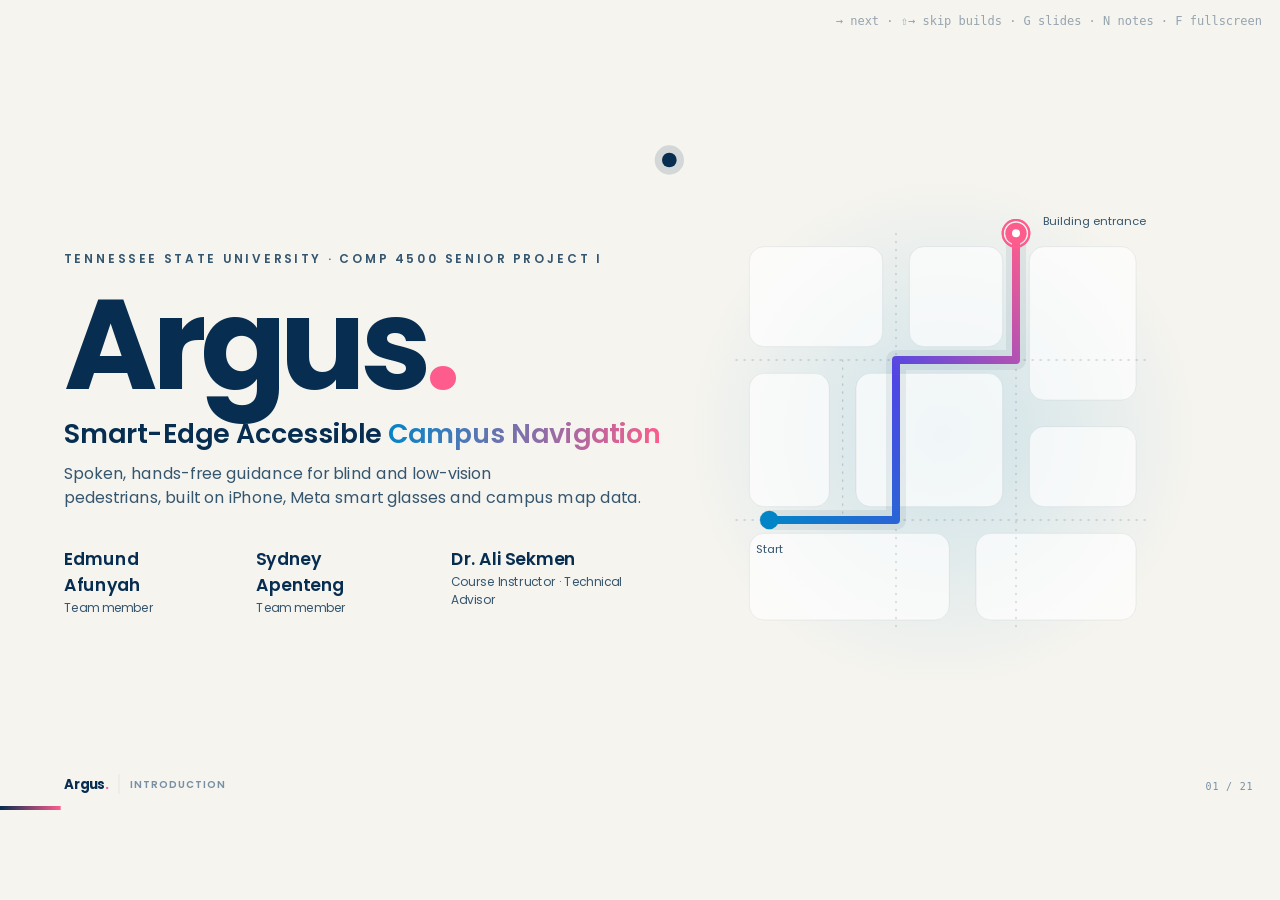
==== commit c26ac3bf: "Use cream backgrounds throughout architecture deck" ====
--- a/presentation/Argus-Architecture-Deck.html
+++ b/presentation/Argus-Architecture-Deck.html
@@ -19,7 +19,7 @@
   --brand-ink2: #35566f;
   --brand-mist: #dbf2fc;
   --brand-pink: #fe5c8d;
-  --bg: #f5fbfe;
+  --bg: #f5f4ef;
   --ink: #072d50;
   --muted: #35566f;
   --faint: #7890a5;
@@ -44,7 +44,7 @@
 }
 
 * { box-sizing: border-box; margin: 0; padding: 0; }
-html, body { height: 100%; background: #e9f5fb; overflow: hidden; }
+html, body { height: 100%; background: var(--bg); overflow: hidden; }
 body {
   font-family: "Poppins", system-ui, -apple-system, "Segoe UI", sans-serif;
   color: var(--ink);
@@ -58,10 +58,11 @@
 #stage {
   position: absolute; left: 50%; top: 50%; width: 1920px; height: 1080px;
   transform-origin: center center; overflow: hidden;
-  background: linear-gradient(135deg, var(--brand-mist) 0%, #ffffff 48%, color-mix(in srgb, var(--brand-pink) 12%, #ffffff) 100%);
+  background: var(--bg);
 }
 
 /* aurora background */
+.aurora, .grain { display: none; }
 .aurora { position: absolute; inset: -20%; pointer-events: none; z-index: 0; filter: blur(100px); opacity: .22; }
 .aurora i { position: absolute; border-radius: 50%; }
 .aurora i:nth-child(1) { width: 900px; height: 900px; left: 4%; top: -4%; background: radial-gradient(circle, var(--accent) 0%, transparent 65%); animation: drift1 26s ease-in-out infinite alternate; }
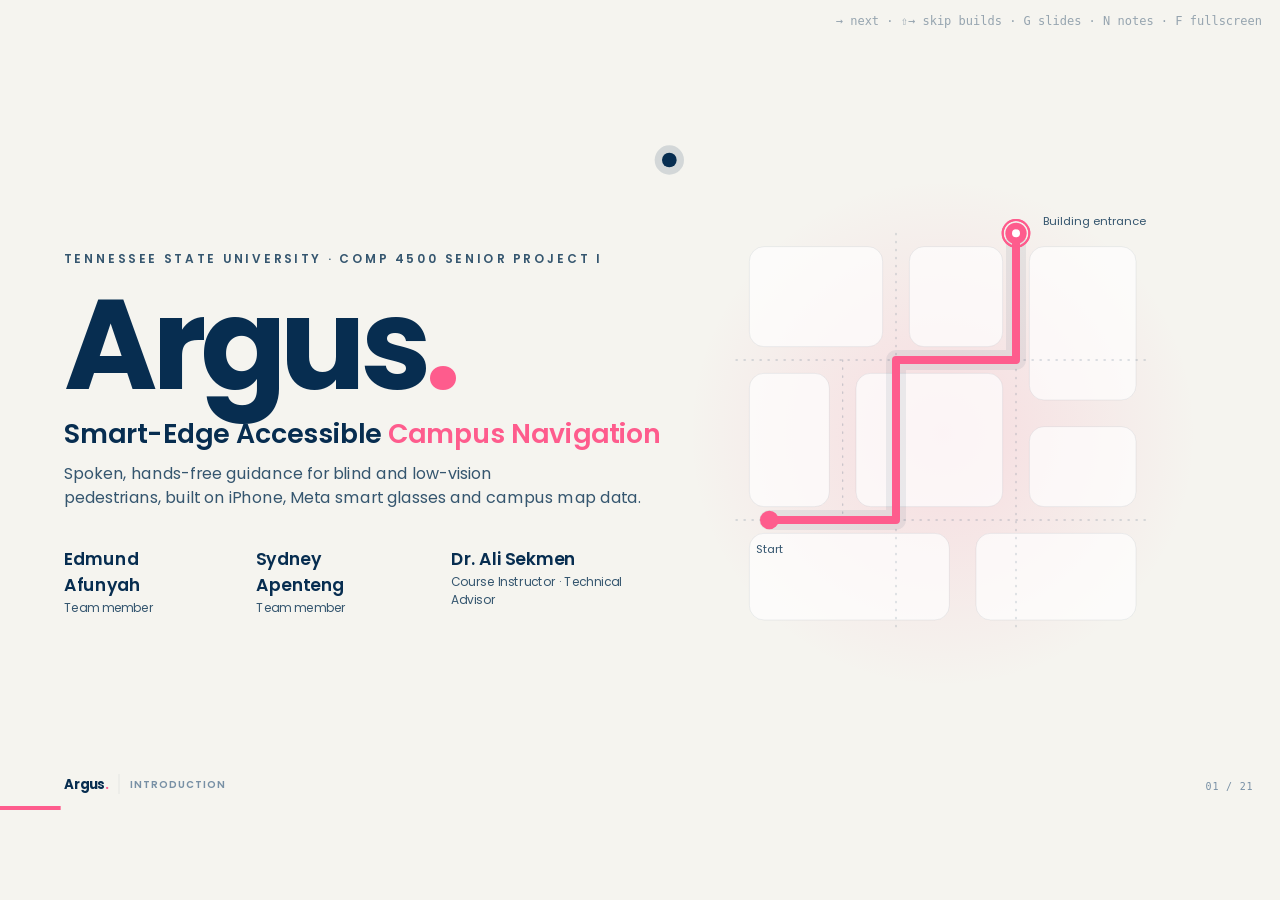
==== commit 94306519: "Use brand pink for presentation headings route and progress" ====
--- a/presentation/Argus-Architecture-Deck.html
+++ b/presentation/Argus-Architecture-Deck.html
@@ -111,10 +111,10 @@
   font-size: 19px; font-weight: 600; letter-spacing: .22em; text-transform: uppercase;
   color: var(--accent);
 }
-.kicker::before { content: ""; width: 44px; height: 4px; border-radius: 3px; background: linear-gradient(90deg, var(--accent), var(--brand-pink)); }
+.kicker::before { content: ""; width: 44px; height: 4px; border-radius: 3px; background: var(--brand-pink); }
 h1.title { font-size: 64px; line-height: 1.08; font-weight: 700; letter-spacing: -.02em; margin-top: 18px; }
 h1.title.sm { font-size: 54px; }
-.grad { background: linear-gradient(100deg, var(--accent), var(--accent2)); -webkit-background-clip: text; background-clip: text; color: transparent; }
+.grad { color: var(--brand-pink); }
 .lede { font-size: 27px; line-height: 1.5; color: var(--muted); max-width: 1180px; margin-top: 22px; }
 .muted { color: var(--muted); }
 .mono { font-family: var(--mono); }
@@ -401,7 +401,7 @@
 @keyframes orbit { from { transform: rotate(0deg) translateX(var(--r)) rotate(0deg); } to { transform: rotate(360deg) translateX(var(--r)) rotate(-360deg); } }
 
 /* ---------- Chrome ---------- */
-#progress { position: absolute; left: 0; bottom: 0; height: 6px; z-index: 20; background: linear-gradient(90deg, var(--brand-ink), var(--brand-pink)); transition: width .7s var(--ease); }
+#progress { position: absolute; left: 0; bottom: 0; height: 6px; z-index: 20; background: var(--brand-pink); transition: width .7s var(--ease); }
 #counter { position: absolute; right: 40px; bottom: 26px; z-index: 20; font-family: var(--mono); font-size: 15px; color: var(--faint); letter-spacing: .08em; }
 #section { position: absolute; left: 96px; bottom: 24px; z-index: 20; font-size: 15px; color: var(--faint); letter-spacing: .14em; text-transform: uppercase; font-weight: 600; display: flex; align-items: center; gap: 16px; }
 #section .mark { font-size: 20px; letter-spacing: -.01em; text-transform: none; color: var(--brand-ink); font-weight: 700; padding-right: 16px; border-right: 1.5px solid var(--line); }
@@ -460,7 +460,7 @@
       <svg viewBox="0 0 820 820" aria-hidden="true">
         <defs>
           <linearGradient id="rg" x1="0" y1="1" x2="1" y2="0"><stop offset="0" stop-color="#0284c7"/><stop offset=".5" stop-color="#4f46e5"/><stop offset="1" stop-color="#fe5c8d"/></linearGradient>
-          <radialGradient id="glow"><stop offset="0" stop-color="#0284c7" stop-opacity=".16"/><stop offset="1" stop-color="#0284c7" stop-opacity="0"/></radialGradient>
+          <radialGradient id="glow"><stop offset="0" stop-color="var(--brand-pink)" stop-opacity=".16"/><stop offset="1" stop-color="var(--brand-pink)" stop-opacity="0"/></radialGradient>
         </defs>
         <circle cx="410" cy="410" r="380" fill="url(#glow)"/>
         <g fill="rgba(255,255,255,.7)" stroke="rgba(7,45,80,.1)">
@@ -473,8 +473,8 @@
           <path d="M100 300 H720 M100 540 H720 M340 110 V710 M520 110 V710 M260 300 V540"/>
         </g>
         <path id="heroRoute" d="M150 540 H340 V300 H520 V110" fill="none" stroke="rgba(7,45,80,.07)" stroke-width="30" stroke-linecap="round" stroke-linejoin="round"/>
-        <path class="route-draw" pathLength="1" d="M150 540 H340 V300 H520 V110" fill="none" stroke="url(#rg)" stroke-width="12" stroke-linecap="round" stroke-linejoin="round"/>
-        <circle cx="150" cy="540" r="14" fill="#0284c7"/>
+        <path class="route-draw" pathLength="1" d="M150 540 H340 V300 H520 V110" fill="none" stroke="var(--brand-pink)" stroke-width="12" stroke-linecap="round" stroke-linejoin="round"/>
+        <circle cx="150" cy="540" r="14" fill="var(--brand-pink)"/>
         <g transform="translate(520 110)"><circle class="pulse" r="20" fill="none" stroke="#fe5c8d" stroke-width="3"/><circle class="pulse d2" r="20" fill="none" stroke="#fe5c8d" stroke-width="3"/><circle r="16" fill="#fe5c8d"/><circle r="6" fill="#fff"/></g>
         <g>
           <circle r="22" fill="#072d50" opacity=".14"><animateMotion dur="7s" begin="2.4s" repeatCount="indefinite" path="M150 540 H340 V300 H520 V110" keyPoints="0;1;1" keyTimes="0;.85;1" calcMode="linear"/></circle>
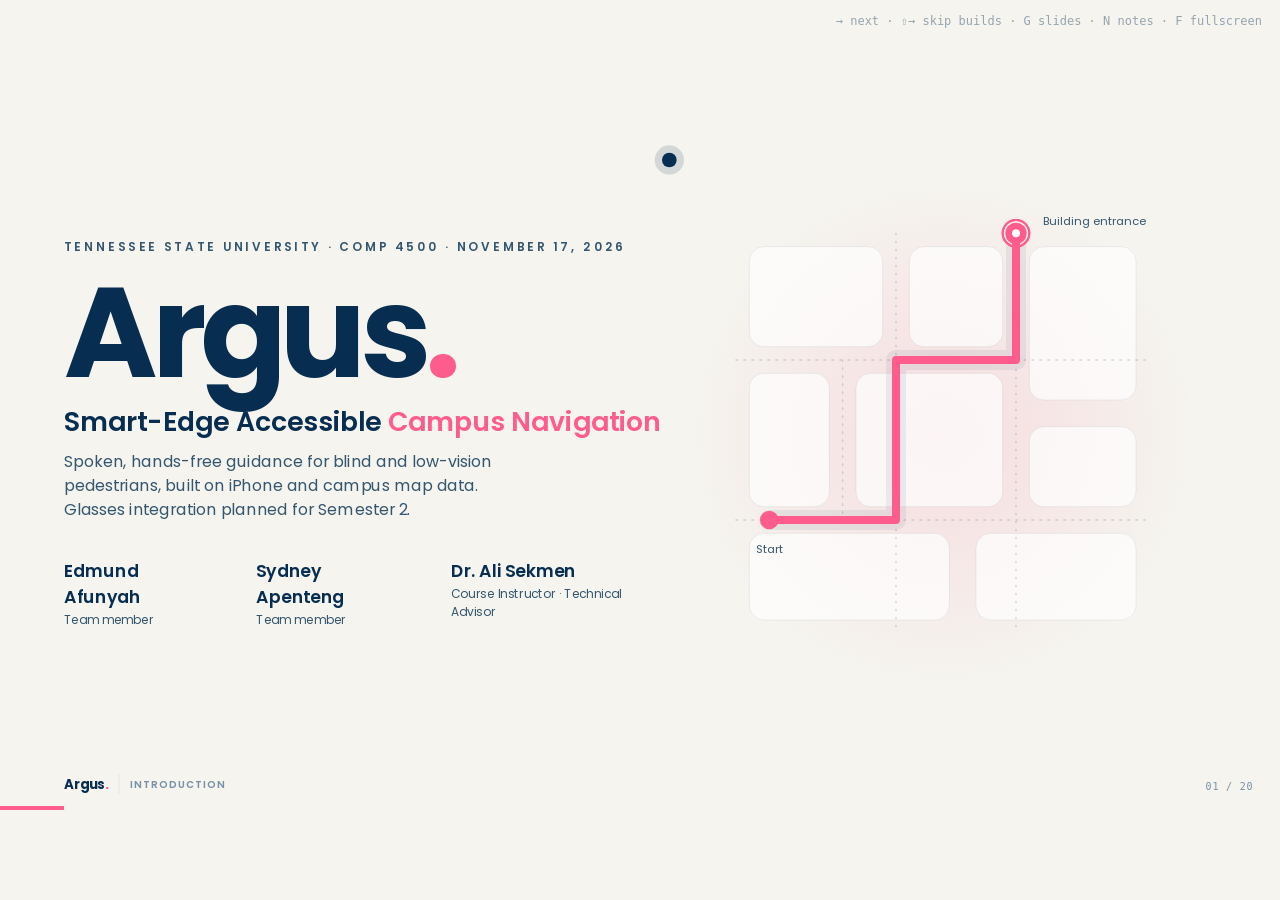
==== commit db21c356: "Move live guidance onto Home, stabilize tracking, and refresh app design Guidance - Run voice destin" ====
--- a/presentation/Argus-Architecture-Deck.html
+++ b/presentation/Argus-Architecture-Deck.html
@@ -365,7 +365,7 @@
 /* ---------- Prelim ---------- */
 .phones { display: grid; grid-template-columns: repeat(3, 1fr); gap: 60px; margin-top: 40px; align-items: start; }
 .ph { display: grid; grid-template-columns: 250px 1fr; gap: 30px; align-items: center; }
-.ph .frame { width: 250px; height: 543px; border-radius: 40px; padding: 9px; background: linear-gradient(160deg, #1b3a5c, #072d50); box-shadow: 0 40px 70px -30px rgba(7,45,80,.6), 0 0 0 1px rgba(7,45,80,.2), 0 20px 60px -20px var(--c); }
+.ph .frame { width: 250px; height: 543px; border-radius: 40px; padding: 9px; background: linear-gradient(160deg, #1b3a5c, #072d50); box-shadow: 0 0 0 1px rgba(7,45,80,.2); }
 .ph .frame img { width: 100%; height: 100%; object-fit: cover; object-position: top; border-radius: 32px; display: block; }
 .slide.active .ph .frame { animation: float 6s ease-in-out infinite; }
 .ph:nth-child(2) .frame { animation-delay: -2s !important; }
@@ -446,10 +446,10 @@
   <section class="slide s-title" data-accent="#0284c7" data-accent2="#fe5c8d" data-section="Introduction"
     data-notes="Introduce the team and the project in one breath: Argus is an accessible campus navigation system for blind and low-vision pedestrians at TSU. Today we focus on how the system is designed: the architecture and each subsystem.">
     <div>
-      <div class="uni rv" style="--i:0">Tennessee State University · COMP 4500 Senior Project I</div>
+      <div class="uni rv" style="--i:0">Tennessee State University · COMP 4500 · November 17, 2026</div>
       <div class="brand rv" style="--i:1">Argus<span>.</span></div>
       <div class="tag rv" style="--i:2">Smart-Edge Accessible <span class="grad">Campus Navigation</span></div>
-      <div class="sub rv" style="--i:3">Spoken, hands-free guidance for blind and low-vision<br>pedestrians, built on iPhone, Meta smart glasses and campus map data.</div>
+      <div class="sub rv" style="--i:3">Spoken, hands-free guidance for blind and low-vision<br>pedestrians, built on iPhone and campus map data.<br>Glasses integration planned for Semester 2.</div>
       <div class="team rv" style="--i:4">
         <div><b>Edmund Afunyah</b><small>Team member</small></div>
         <div><b>Sydney Apenteng</b><small>Team member</small></div>
@@ -496,56 +496,56 @@
   <section class="slide" data-accent="#4f46e5" data-accent2="#0284c7" data-section="Agenda"
     data-notes="Quick roadmap. Most of our time goes to section 5, the design: first the architecture, then each of the eight subsystems.">
     <div class="kicker rv" style="--i:0">Agenda</div>
-    <h1 class="title rv" style="--i:1">Today's route</h1>
+    <h1 class="title rv" style="--i:1">Today's <span class="grad">route</span></h1>
     <div class="agenda">
-      <div class="ag rv" style="--i:2;--c:var(--map)"><div class="n">1</div><h3>Introduction</h3><p>What Argus is</p></div>
-      <div class="ag rv" style="--i:3;--c:var(--route)"><div class="n">2</div><h3>Problem</h3><p>Why campus wayfinding is hard</p></div>
+      <div class="ag rv" style="--i:2;--c:var(--map)"><div class="n">1</div><h3>Problem Statement</h3><p>Everyday accessibility gaps</p></div>
+      <div class="ag rv" style="--i:3;--c:var(--route)"><div class="n">2</div><h3>Solution</h3><p>Campus navigation and independence</p></div>
       <div class="ag rv" style="--i:4;--c:var(--train)"><div class="n">3</div><h3>Goal &amp; Objectives</h3><p>What we are building</p></div>
-      <div class="ag rv" style="--i:5;--c:var(--recog)"><div class="n">4</div><h3>Requirements</h3><p>Functional and non-functional</p></div>
+      <div class="ag rv" style="--i:5;--c:var(--recog)"><div class="n">4</div><h3>Requirements</h3><p>Functional requirements</p></div>
       <div class="ag hl rv" style="--i:6;--c:var(--guide)"><div class="n">5</div><h3>Design</h3><p>Architecture, then eight subsystems</p></div>
       <div class="ag rv" style="--i:7;--c:var(--test)"><div class="n">6</div><h3>Status &amp; Next</h3><p>Prototype and timeline</p></div>
     </div>
   </section>
 
-  <!-- 3 · INTRO -->
-  <section class="slide" data-accent="#0284c7" data-accent2="#16a34a" data-section="Introduction"
-    data-notes="Three ingredients. The iPhone does the processing. Meta glasses add a camera, microphone and speakers where the toolkit supports it. Campus map data, prepared by our team, describes sidewalks, crossings and entrances. If the glasses disconnect, the phone keeps navigating.">
-    <div class="kicker rv" style="--i:0">01 · Introduction</div>
-    <h1 class="title rv" style="--i:1">Three parts, <span class="grad">one guide</span></h1>
-    <p class="lede rv" style="--i:2">Argus helps blind and low-vision pedestrians move around Tennessee State University using spoken directions and vibration, without needing to watch a screen.</p>
+  <!-- 3 · PROBLEM -->
+  <section class="slide s-problem" data-accent="#e8457a" data-accent2="#4f46e5" data-section="Problem"
+    data-notes="Frame the problem around blind and low-vision people in everyday settings, including travel to work, shops, appointments and public services. Sidewalk obstacles, crossings, changing paths and unfamiliar entrances can create information gaps. Canes, guide dogs and navigation applications provide valuable support, but route directions and immediate surroundings are different kinds of information. The technology gap motivating this project is the need to combine route guidance with timely, accessible information about the path ahead. Do not claim that disability technology has seen no advancement, or that every blind person has the same needs. The intended audience extends beyond students; the initial development and evaluation setting is a selected area of the TSU campus. Wider deployment will require additional mapping and testing. The project aims for hands-free audio and vibration feedback using connected edge devices and supplements existing mobility tools. Sources: SeniorProjectReport.tex, Chapter 1, Introduction and Problem Statement; presenter clarification of the intended audience and initial campus scope.">
+    <div>
+      <div class="kicker rv" style="--i:0">01 · Problem statement</div>
+      <div class="quote rv" style="--i:1">Everyday accessibility <span class="grad">still has gaps</span></div>
+      <p class="lede rv" style="--i:2">Blind and low-vision people need to reach work, shops, appointments and public services. Missing information about the path ahead can make independent travel more difficult.</p>
+    </div>
+    <div class="qs">
+      <div class="q card rv" style="--i:3;--c:var(--map)"><div class="n">1</div><div><h3>Everyday mobility barriers</h3><p>Blocked sidewalks, street crossings, uneven surfaces and unfamiliar entrances can make a journey difficult to follow.</p></div></div>
+      <div class="q card rv" style="--i:4;--c:var(--guide)"><div class="n">2</div><div><h3>The technology gap</h3><p>Route directions alone do not describe nearby obstacles or changing conditions. Navigation support needs timely audio or vibration feedback about the surroundings.</p></div></div>
+      <div class="q card rv" style="--i:5;--c:var(--recog)"><div class="n">3</div><div><h3>Broad need, campus first</h3><p>Argus aims to support blind and low-vision people in everyday travel. TSU campus is our initial setting to develop and test the system before wider use.</p></div></div>
+    </div>
+  </section>
+
+  <!-- 4 · SOLUTION -->
+  <section class="slide" data-accent="#0284c7" data-accent2="#16a34a" data-section="Solution"
+    data-notes="Start with why this matters: getting to class, work and campus services is part of independent daily life. Then explain the challenges. A campus combines sidewalks, crossings, ramps, stairs and multiple building entrances. Conditions change as construction, crowds or objects block paths. A route toward a building does not by itself describe what is directly ahead. This slide follows the problem statement and precedes the project goal and objectives. Source: SeniorProjectReport.tex, Chapter 1, Introduction.">
+    <div class="kicker rv" style="--i:0">02 · Solution</div>
+    <h1 class="title rv" style="--i:1">Why campus navigation <span class="grad">matters</span></h1>
+    <p class="lede rv" style="--i:2">Reaching classes, work and campus services supports independence. Blind and low-vision pedestrians need usable routes and information about the surroundings ahead.</p>
     <div class="trio">
-      <div class="card rv" style="--i:3;--c:var(--pos)"><div class="ic" data-icon="phone"></div><div class="role">The brain</div><h3>iPhone</h3><p>Runs the app. Its GPS, compass, accelerometer and gyroscope track where the user is and which way they face.</p></div>
-      <div class="card rv" style="--i:4;--c:var(--glass)"><div class="ic" data-icon="glass"></div><div class="role">Eyes &amp; ears</div><h3>Meta smart glasses</h3><p>Camera, microphone and speakers for landmarks, voice commands and audio, where supported. The phone takes over if they disconnect.</p></div>
-      <div class="card rv" style="--i:5;--c:var(--map)"><div class="ic" data-icon="map"></div><div class="role">The ground truth</div><h3>Campus map data</h3><p>Sidewalks, crossings, ramps, stairs and entrances, mapped by our team and checked on foot.</p></div>
-    </div>
-  </section>
-
-  <!-- 4 · PROBLEM -->
-  <section class="slide s-problem" data-accent="#e8457a" data-accent2="#4f46e5" data-section="Problem"
-    data-notes="A route on a map is not enough. Our users need to reach the right entrance, hear a turn before they reach it, and know what happens if they drift off the path. GPS near buildings is often inaccurate, so the system must handle uncertainty honestly.">
-    <div>
-      <div class="kicker rv" style="--i:0">02 · Problem statement</div>
-      <div class="quote rv" style="--i:1">“How do I know I'm on the <span class="grad">right path?</span>”</div>
-      <p class="lede rv" style="--i:2">Mainstream navigation apps assume you can look at the screen. Near buildings, GPS readings also drift, often right where decisions happen.</p>
-    </div>
-    <div class="qs">
-      <div class="q card rv" style="--i:3;--c:var(--map)"><div class="n">1</div><div><h3>Which entrance?</h3><p>A building is not a destination. A usable, accessible door is.</p></div></div>
-      <div class="q card rv" style="--i:4;--c:var(--guide)"><div class="n">2</div><div><h3>When do I turn?</h3><p>The instruction has to come <em>before</em> the decision point.</p></div></div>
-      <div class="q card rv" style="--i:5;--c:var(--recog)"><div class="n">3</div><div><h3>What if I drift off?</h3><p>Detect the departure, then recover, or say so if location is unreliable.</p></div></div>
+      <div class="card rv" style="--i:3;--c:var(--pos)"><div class="ic" data-icon="access"></div><div class="role">Why it matters</div><h3>Independent travel</h3><p>Getting between campus locations is part of everyday life. Navigation support can help people reach the places they need to go.</p></div>
+      <div class="card rv" style="--i:4;--c:var(--glass)"><div class="ic" data-icon="route"></div><div class="role">The campus challenge</div><h3>Complex walking routes</h3><p>Sidewalks, crossings, ramps, stairs and multiple entrances require decisions that a route to a building may not explain.</p></div>
+      <div class="card rv" style="--i:5;--c:var(--map)"><div class="ic" data-icon="map"></div><div class="role">The changing environment</div><h3>Conditions change</h3><p>Construction, crowds, uneven surfaces and objects blocking a path can change a journey even when the mapped route stays the same.</p></div>
     </div>
   </section>
 
   <!-- 5 · GOAL -->
   <section class="slide" data-accent="#9333ea" data-accent2="#0284c7" data-section="Goal & Objectives"
-    data-notes="Our goal in one sentence, then four objectives that map directly onto the subsystems you'll see in the design: prepare the map, guide the walk, add wearable context, and evaluate.">
+    data-notes="Source: SeniorProjectReport.tex, Chapter 1, Research Goal and Associated Objectives, items 1–8. The four groups on this slide summarize all eight report objectives. Map: identify sidewalks and accessible entrances and build a GUI to mark them over a digital map. Navigation: destination selection, GPS/accelerometer/gyroscope/compass tracking, route planning and recalculation, spoken instructions and distinct vibration patterns for turns, warnings, deviations and arrival. Devices and vision: develop a common hardware access library for selected glasses and compatible edge devices; use Bluetooth to exchange sensor data, device status and navigation information; recognize selected landmarks and navigation objects using cameras and computer vision. The report aims to reduce dependence on one phone or operating system; the current implementation targets iPhone. Evaluation: measure and debug position accuracy, route completion, wrong turns, deviation, recognition accuracy, Bluetooth communication and response time. These are project objectives, not completed results. Optional smartwatch support follows Chapter 2, R9.">
     <div class="kicker rv" style="--i:0">03 · Goal &amp; objectives</div>
-    <h1 class="title rv" style="--i:1">What we are building</h1>
+    <h1 class="title rv" style="--i:1">What we are <span class="grad">building</span></h1>
     <div class="goal card rv" style="--i:2"><span class="lab">GOAL</span>Build an accessible navigation system that combines <b>campus route data</b>, <b>phone sensors</b> and <b>wearable context</b> to guide blind and low-vision pedestrians between locations on the TSU campus.</div>
     <div class="objs">
-      <div class="obj card rv" style="--i:3;--c:var(--map)"><div class="k">01 · MAP</div><h3>Prepare campus data</h3><p>Map selected routes, entrances and accessibility features. Check them on foot.</p></div>
-      <div class="obj card rv" style="--i:4;--c:var(--guide)"><div class="k">02 · GUIDE</div><h3>Guide the journey</h3><p>Plan accessible routes, announce turns early, and recover from deviations.</p></div>
-      <div class="obj card rv" style="--i:5;--c:var(--glass)"><div class="k">03 · CONNECT</div><h3>Add context</h3><p>Use supported glasses features and recognize selected landmarks.</p></div>
-      <div class="obj card rv" style="--i:6;--c:var(--test)"><div class="k">04 · EVALUATE</div><h3>Prove it works</h3><p>Record and replay walks, run supervised trials, and review accessibility.</p></div>
+      <div class="obj card rv" style="--i:3;--c:var(--map)"><div class="k">01 · CAMPUS MAPPING</div><h3>Mapping Campus Paths</h3><p>Identify TSU sidewalks and accessible entrances. Build a map-based GUI to mark their locations.</p></div>
+      <div class="obj card rv" style="--i:4;--c:var(--guide)"><div class="k">02 · NAVIGATION APP</div><h3>Route Planning</h3><p>Select destinations; track GPS, compass and motion. Recalculate after deviations. Speak instructions and provide distinct vibrations for turns, warnings and arrival.</p></div>
+      <div class="obj card rv" style="--i:5;--c:var(--glass)"><div class="k">03 · DEVICES &amp; VISION</div><h3>Device Integration</h3><p>Build a hardware access library and Bluetooth links for sensor data and device status. Use camera models to recognize campus landmarks and objects.</p></div>
+      <div class="obj card rv" style="--i:6;--c:var(--test)"><div class="k">04 · CAMPUS TESTING</div><h3>Navigation Testing</h3><p>Test position accuracy, route completion, wrong turns and deviations. Measure recognition accuracy, Bluetooth communication and system response time.</p></div>
     </div>
   </section>
 
@@ -571,46 +571,33 @@
     </div>
   </section>
 
-  <!-- 7 · NON-FUNCTIONAL -->
-  <section class="slide" data-accent="#0d9488" data-accent2="#fe5c8d" data-section="Requirements"
-    data-notes="Four qualities, each with the evidence we'll collect. These are acceptance checks we plan to run, not results we are claiming yet.">
-    <div class="kicker rv" style="--i:0">04 · Non-functional requirements</div>
-    <h1 class="title rv" style="--i:1">Quality we can <span class="grad">measure</span></h1>
-    <div class="nfr">
-      <div class="card rv" style="--i:2;--c:var(--guide)"><div class="ic" data-icon="access"></div><div><h3>Accessible by default</h3><p>A full journey works with VoiceOver and supported voice commands.</p><div class="ev">EVIDENCE · task completion, focus order</div></div></div>
-      <div class="card rv" style="--i:3;--c:var(--pos)"><div class="ic" data-icon="clock"></div><div><h3>Timely &amp; clear</h3><p>Instructions arrive early enough to act on before the decision point.</p><div class="ev">EVIDENCE · cue timestamps vs. distance to turn</div></div></div>
-      <div class="card rv" style="--i:4;--c:var(--recog)"><div class="ic" data-icon="shield"></div><div><h3>Fails safely</h3><p>Unreliable location, no route or a dropped wearable is announced, never hidden.</p><div class="ev">EVIDENCE · controlled failure scenarios</div></div></div>
-      <div class="card rv" style="--i:5;--c:var(--test)"><div class="ic" data-icon="db"></div><div><h3>Reproducible</h3><p>Every decision can be replayed from saved inputs, and users control their recordings.</p><div class="ev">EVIDENCE · versioned replay fixtures</div></div></div>
-    </div>
-  </section>
-
-  <!-- 8 · ARCHITECTURE -->
+  <!-- 7 · ARCHITECTURE -->
   <section class="slide s-arch" id="arch" data-steps="6" data-accent="#4f46e5" data-accent2="#0d9488" data-section="Design · Architecture"
     data-notes="Build this one step at a time. Step 1: preparation on the laptop. Step 2: sensing and planning on the phone. Step 3: guidance. Step 4: wearables. Step 5: testing and replay. Step 6: the whole picture. Point out that every arrow is a defined interface. You can click any subsystem to jump to its detail slide.">
     <div class="arch-head">
       <div>
         <div class="kicker rv" style="--i:0">05 · Architectural design</div>
-        <h1 class="title sm rv" style="--i:1">How the system fits together</h1>
+        <h1 class="title sm rv" style="--i:1">How the system <span class="grad">fits together</span></h1>
       </div>
     </div>
     <div class="arch-wrap rv fade" style="--i:2"></div>
     <div class="arch-cap card rv" style="--i:4"></div>
   </section>
 
-  <!-- 9 · DESIGN DECISIONS -->
+  <!-- 8 · DESIGN DECISIONS -->
   <section class="slide" data-accent="#16a34a" data-accent2="#4f46e5" data-section="Design · Architecture"
     data-notes="Why this organization? Four decisions. The phone owns processing. Heavy preparation happens offline. When uncertain, we tell the user instead of guessing. Replay is built into the architecture, so navigation logic can be tested without walking.">
     <div class="kicker rv" style="--i:0">05 · Architecture decisions</div>
-    <h1 class="title rv" style="--i:1">Why it's organized this way</h1>
+    <h1 class="title rv" style="--i:1">Why it's <span class="grad">organized this way</span></h1>
     <div class="dec">
       <div class="card rv" style="--i:2;--c:var(--pos)"><div class="n">01</div><h3>The <em>iPhone</em> does the thinking</h3><p>Positioning, routing and guidance run on the phone. Glasses and watch are extra ways to interact, so navigation never depends on them.</p></div>
-      <div class="card rv" style="--i:3;--c:var(--map)"><div class="n">02</div><h3>Prepare <em>offline</em>, run on device</h3><p>Mapping and model training happen on the team laptop before deployment. Nothing is trained while someone is walking.</p></div>
+      <div class="card rv" style="--i:3;--c:var(--map)"><div class="n">02</div><h3>Prepare <em>offline</em>, run on device</h3><p>Campus data is prepared before deployment. Model training and glasses integration remain planned Semester 2 work.</p></div>
       <div class="card rv" style="--i:4;--c:var(--recog)"><div class="n">03</div><h3>Fail <em>safely</em>, not silently</h3><p>If location is unreliable or no accessible route exists, the user is told, instead of getting directions that may be wrong.</p></div>
-      <div class="card rv" style="--i:5;--c:var(--test)"><div class="n">04</div><h3><em>Replayable</em> by design</h3><p>Recorded readings enter Positioning exactly like live ones, so every subsystem can be developed and tested on its own.</p></div>
+      <div class="card rv" style="--i:5;--c:var(--test)"><div class="n">04</div><h3><em>Replayable</em> by design</h3><p>Live, simulation and replay use NavigationSession. Replay uses sensor timestamps; live mode also checks callback age and stale updates.</p></div>
     </div>
   </section>
 
-  <!-- 10 · SUBSYSTEM INDEX -->
+  <!-- 9 · SUBSYSTEM INDEX -->
   <section class="slide" id="subidx" data-accent="#9333ea" data-accent2="#fe5c8d" data-section="Design · Detailed"
     data-notes="Detailed design goes one level below the architecture. Each subsystem has numbered components in the order data moves: inputs on the left, outputs on the right.">
     <div class="kicker rv" style="--i:0">05 · Detailed design</div>
@@ -619,7 +606,7 @@
     <div class="idx-flow rv" style="--i:12"><span>Each slide reads</span><b>inputs</b><span>→</span><b>numbered components, in data order</b><span>→</span><b>outputs</b></div>
   </section>
 
-  <!-- 11–18 · SUBSYSTEMS (rendered by app.js) -->
+  <!-- 10–17 · SUBSYSTEMS (rendered by app.js) -->
   <section class="slide s-sub" data-sub="map"></section>
   <section class="slide s-sub" data-sub="train"></section>
   <section class="slide s-sub" data-sub="pos"></section>
@@ -629,38 +616,41 @@
   <section class="slide s-sub" data-sub="glass"></section>
   <section class="slide s-sub" data-sub="test"></section>
 
-  <!-- 19 · PRELIMINARY WORK -->
+  <!-- 18 · PRELIMINARY WORK -->
   <section class="slide" data-accent="#ca8a04" data-accent2="#0284c7" data-section="Status"
-    data-notes="What runs today, captured from the iPhone simulator. Home: voice destination and walking-route preview. Simulate: turn cues and deviations from scripted movement. Record: captures GPS and sensors for replay. Full native live guidance is the next milestone.">
-    <div class="kicker rv" style="--i:0">06 · Preliminary work</div>
+    data-notes="What runs today, captured from the iPhone simulator. Home: voice destination and walking-route preview. Simulate: turn cues and deviations from scripted movement. Record: captures GPS and sensors for replay. Home now starts native live guidance on the reviewed Boyd-to-library route. Latest build still needs a supervised outdoor test.">
+    <div class="kicker rv" style="--i:0">06 · Implementation status · November 17, 2026</div>
     <h1 class="title rv" style="--i:1">What runs <span class="grad">today</span></h1>
     <div class="phones">
-      <div class="ph rv" style="--i:2;--c:var(--guide)"><div class="frame"><img src="[data-uri]" alt="Argus Home screen"></div><div><div class="badge">IMPLEMENTED</div><h3>Home</h3><p>Voice destination input and a walking-route preview.</p><ul><li>Speak a destination</li><li>Preview the route</li></ul></div></div>
+      <div class="ph rv" style="--i:2;--c:var(--guide)"><div class="frame"><img src="[data-uri]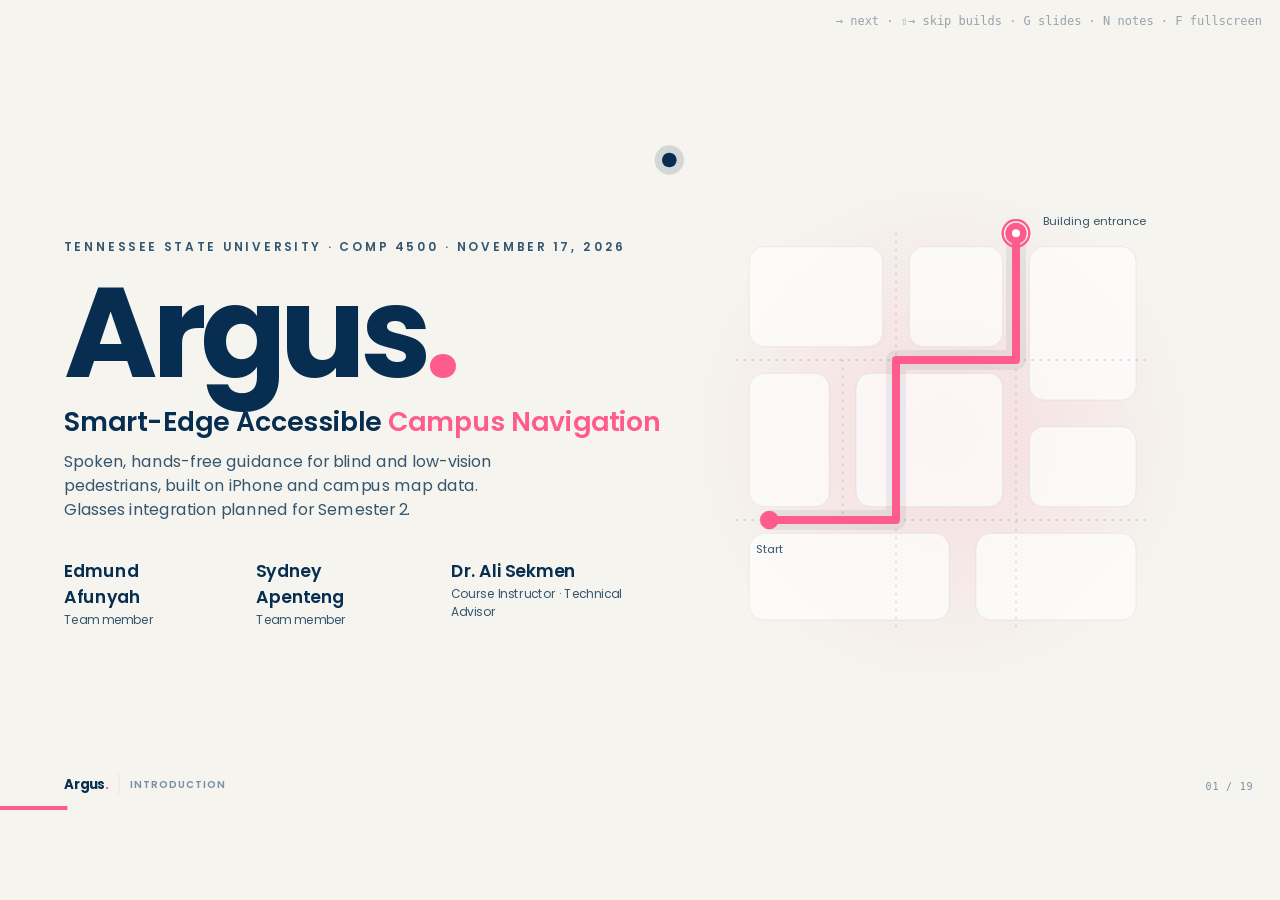
